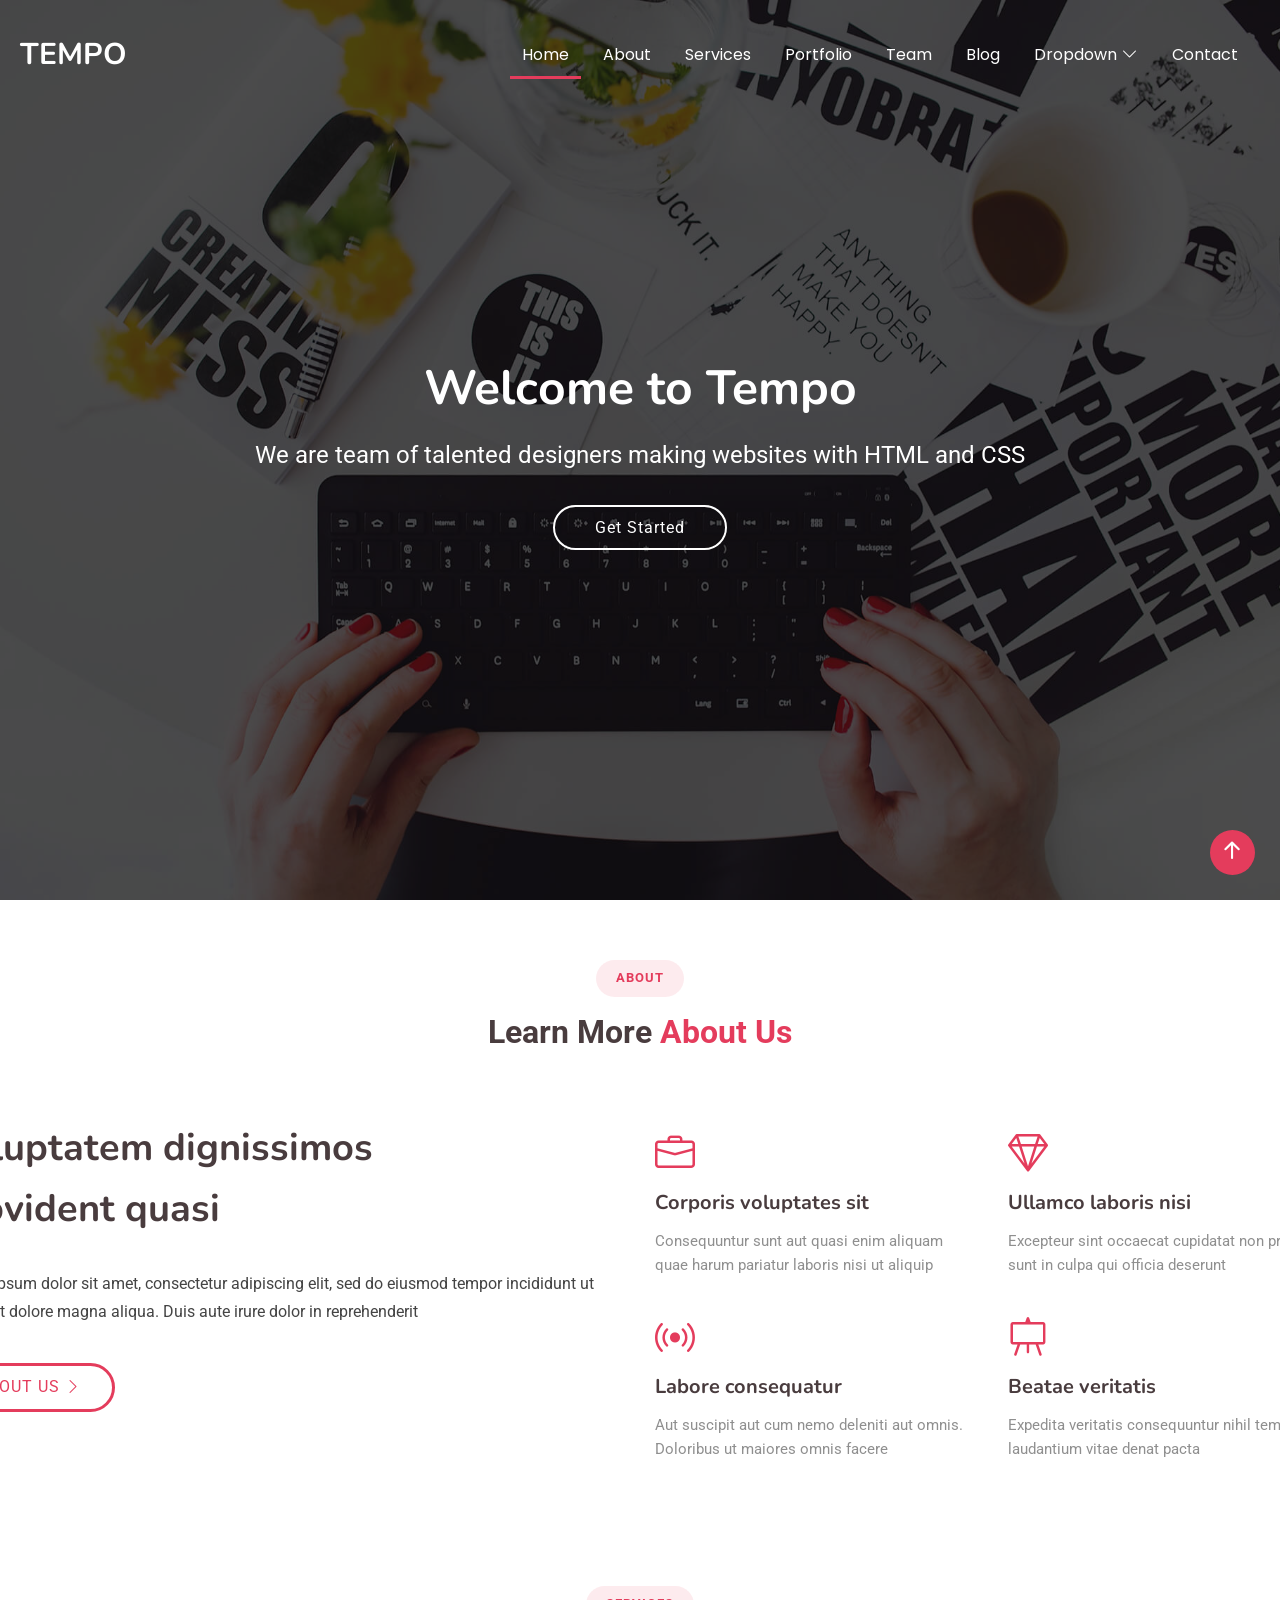
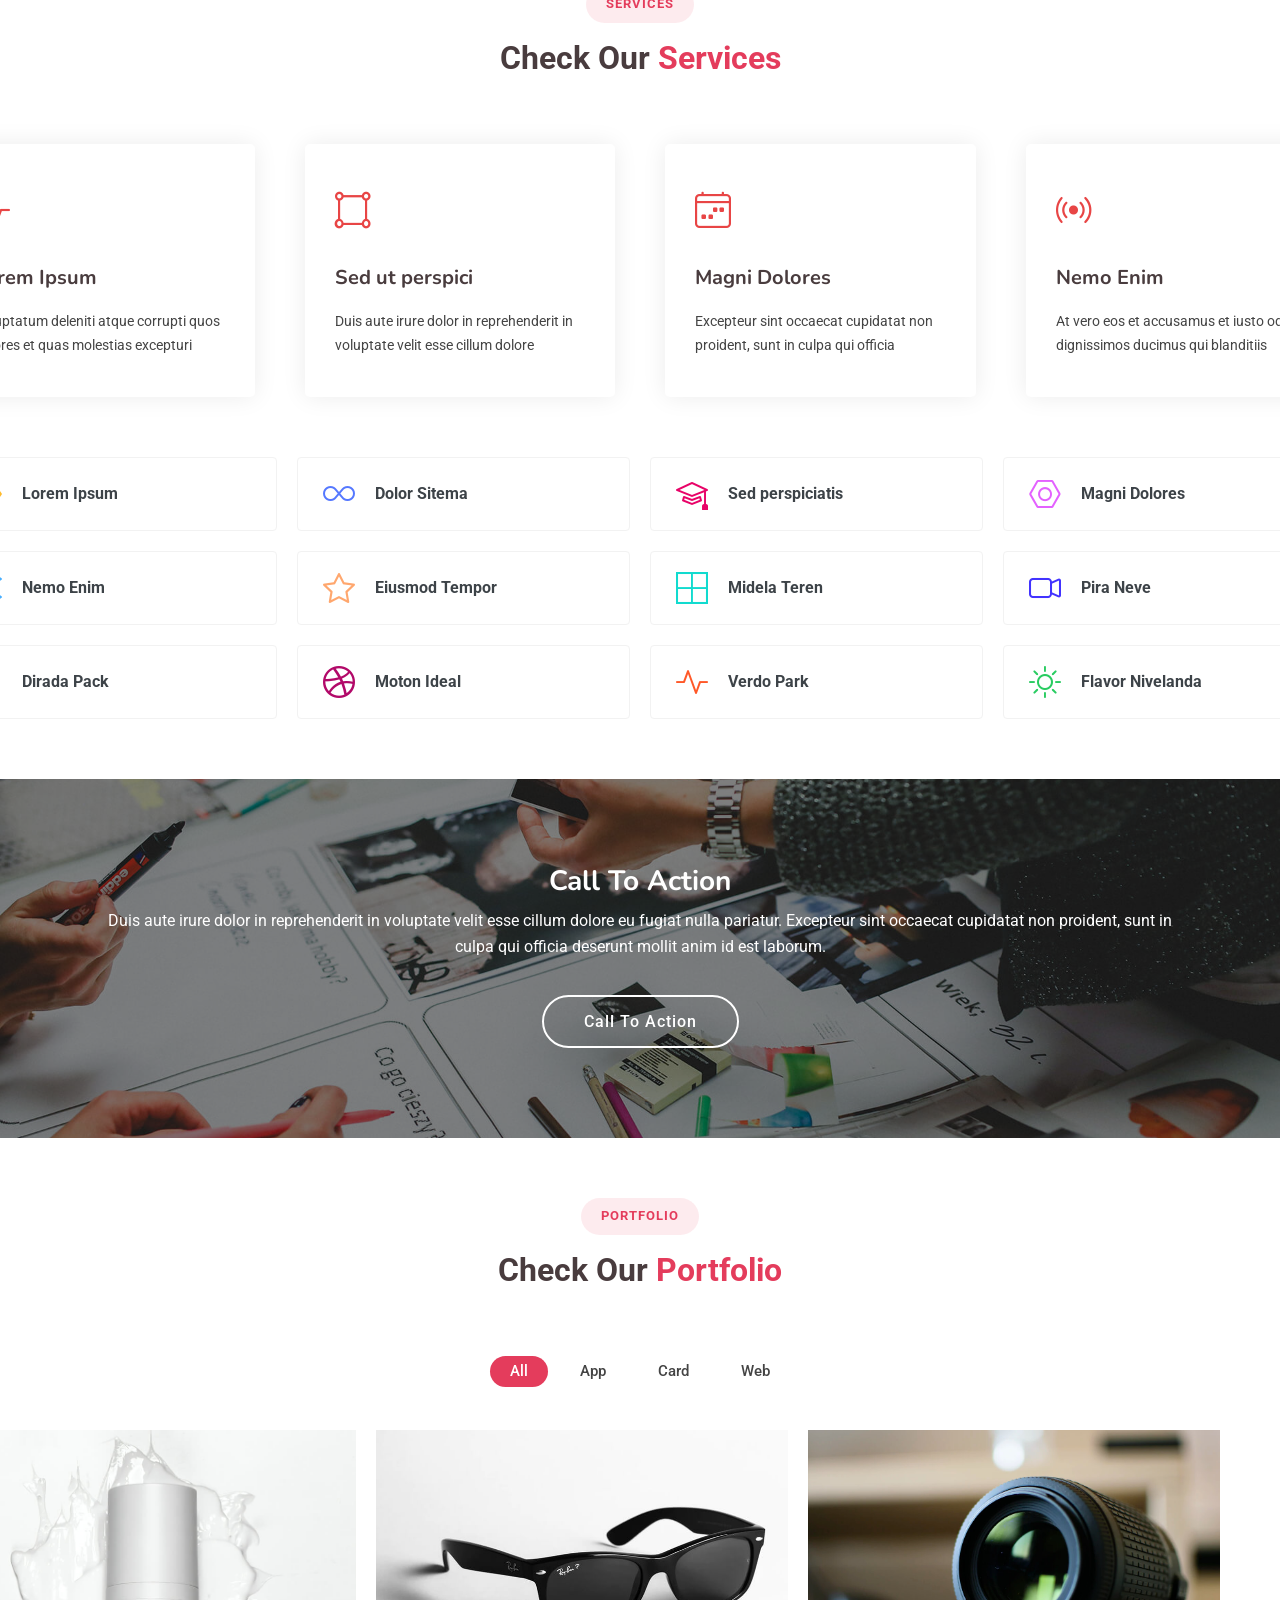
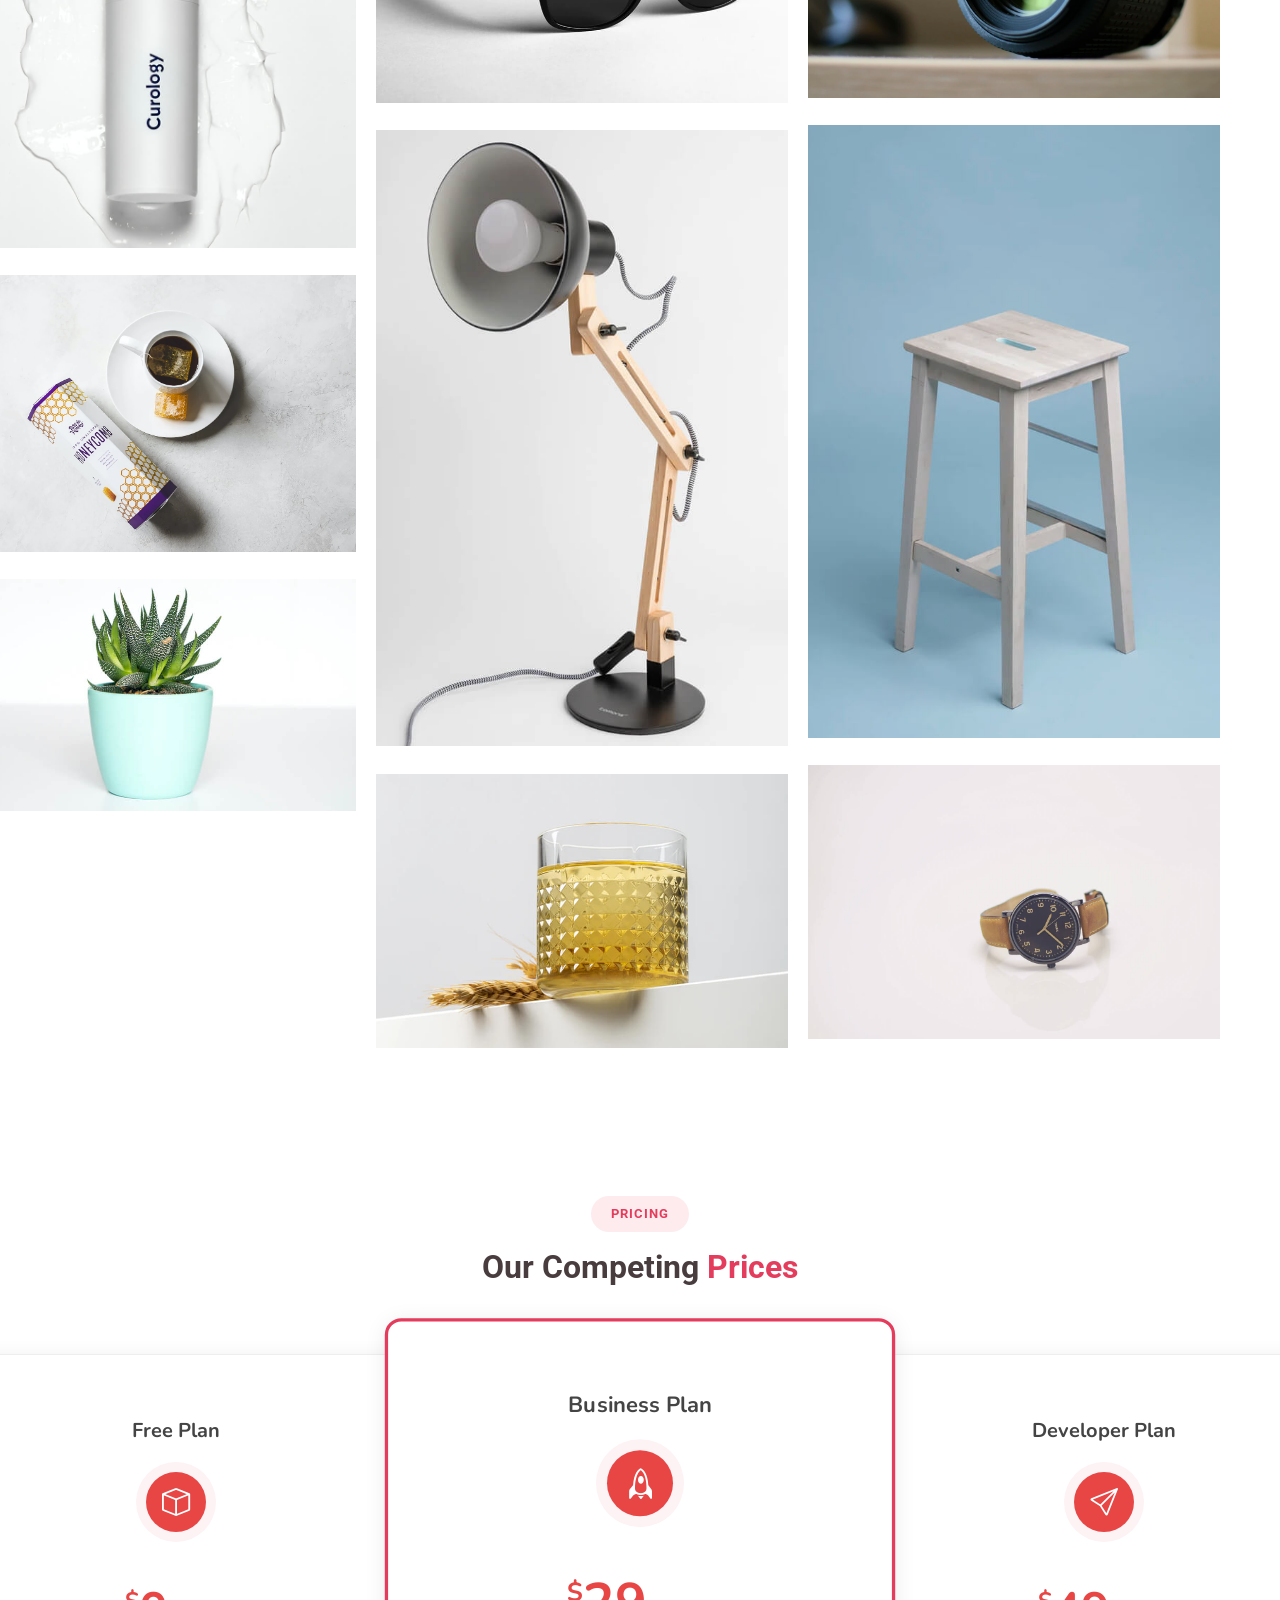
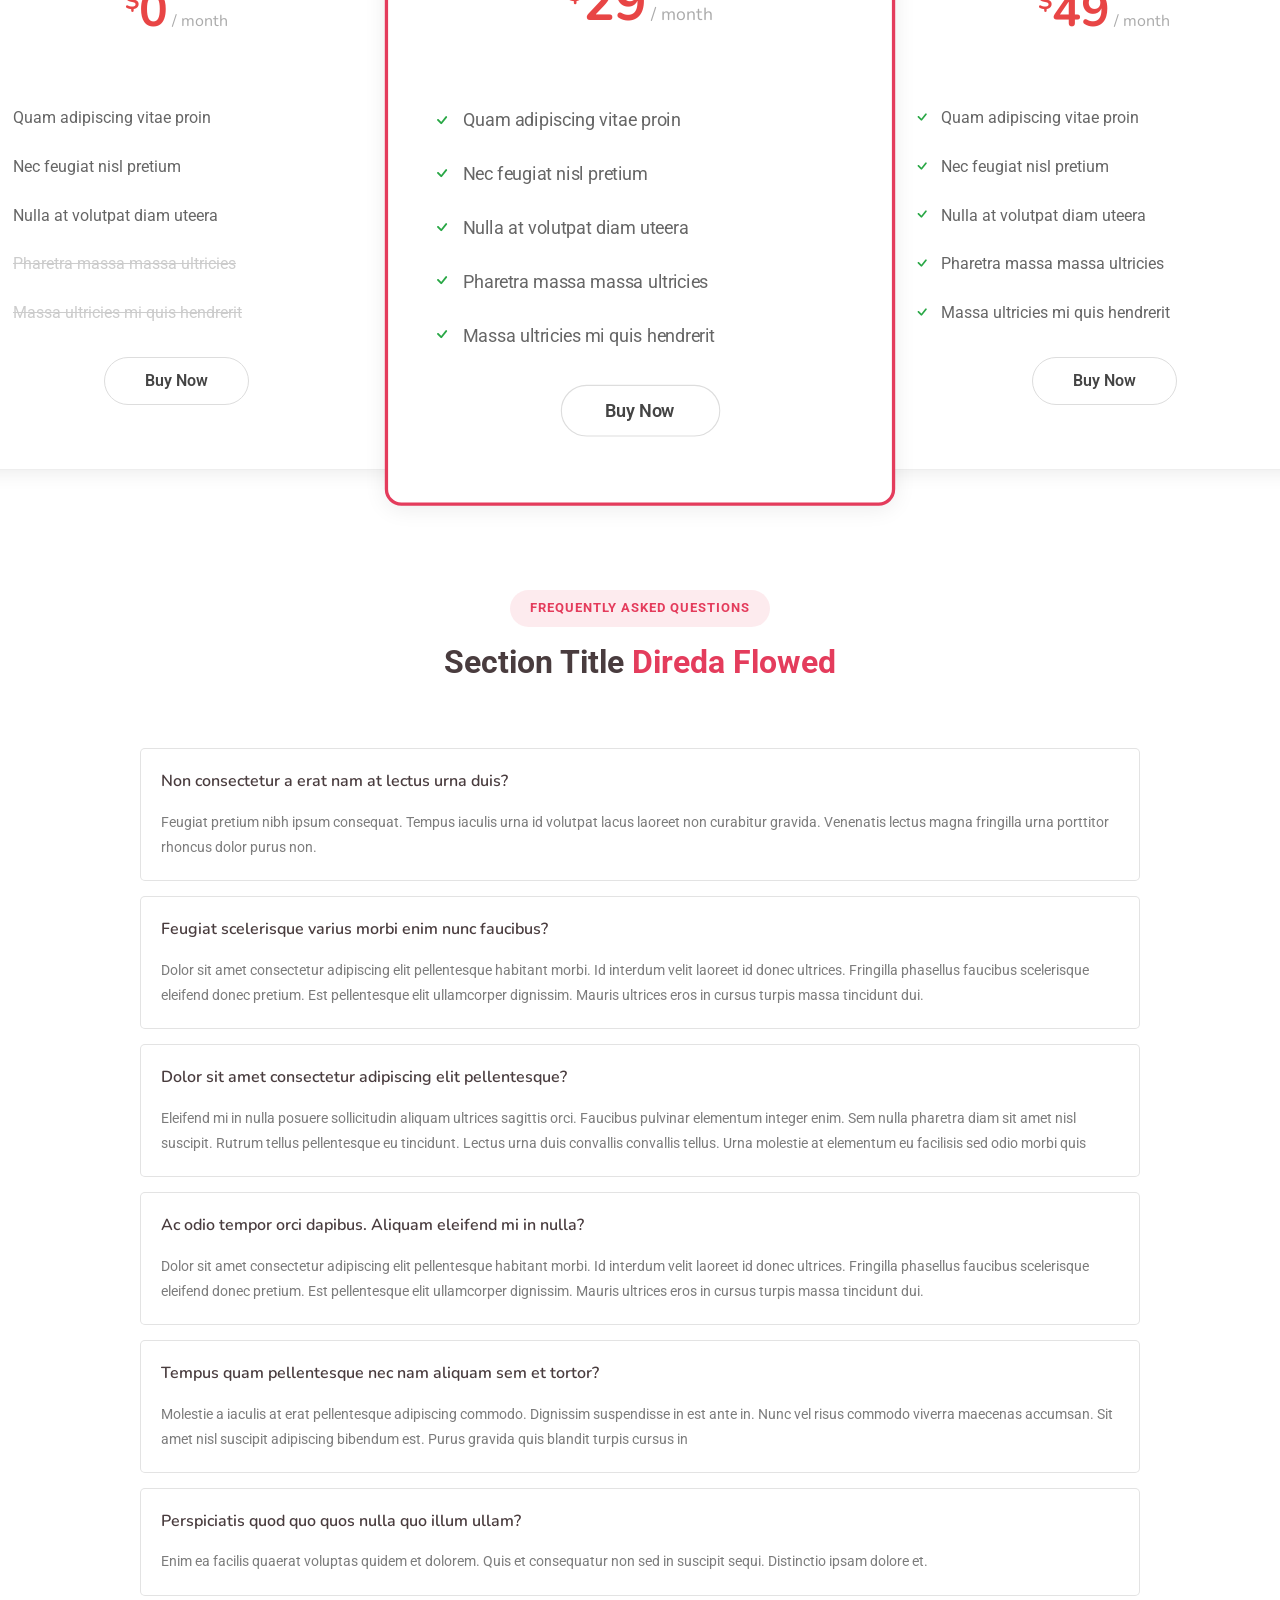
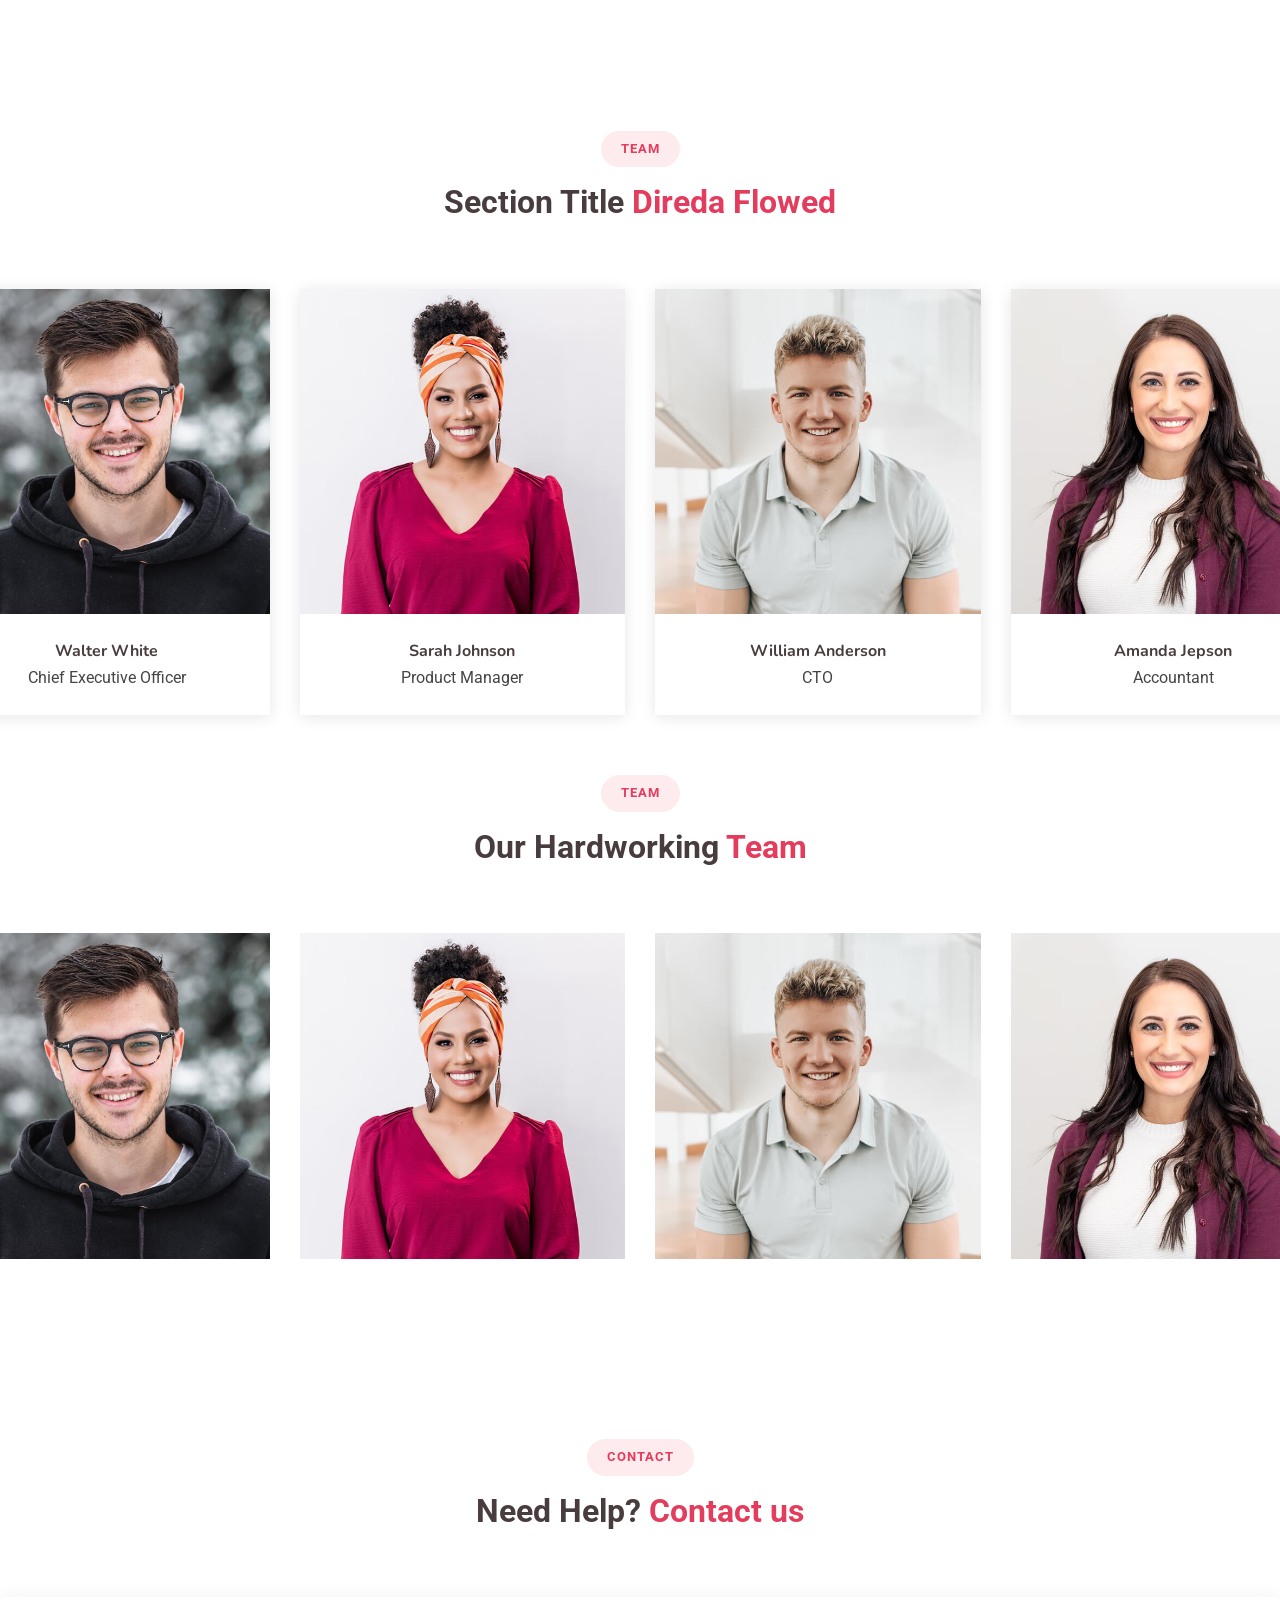
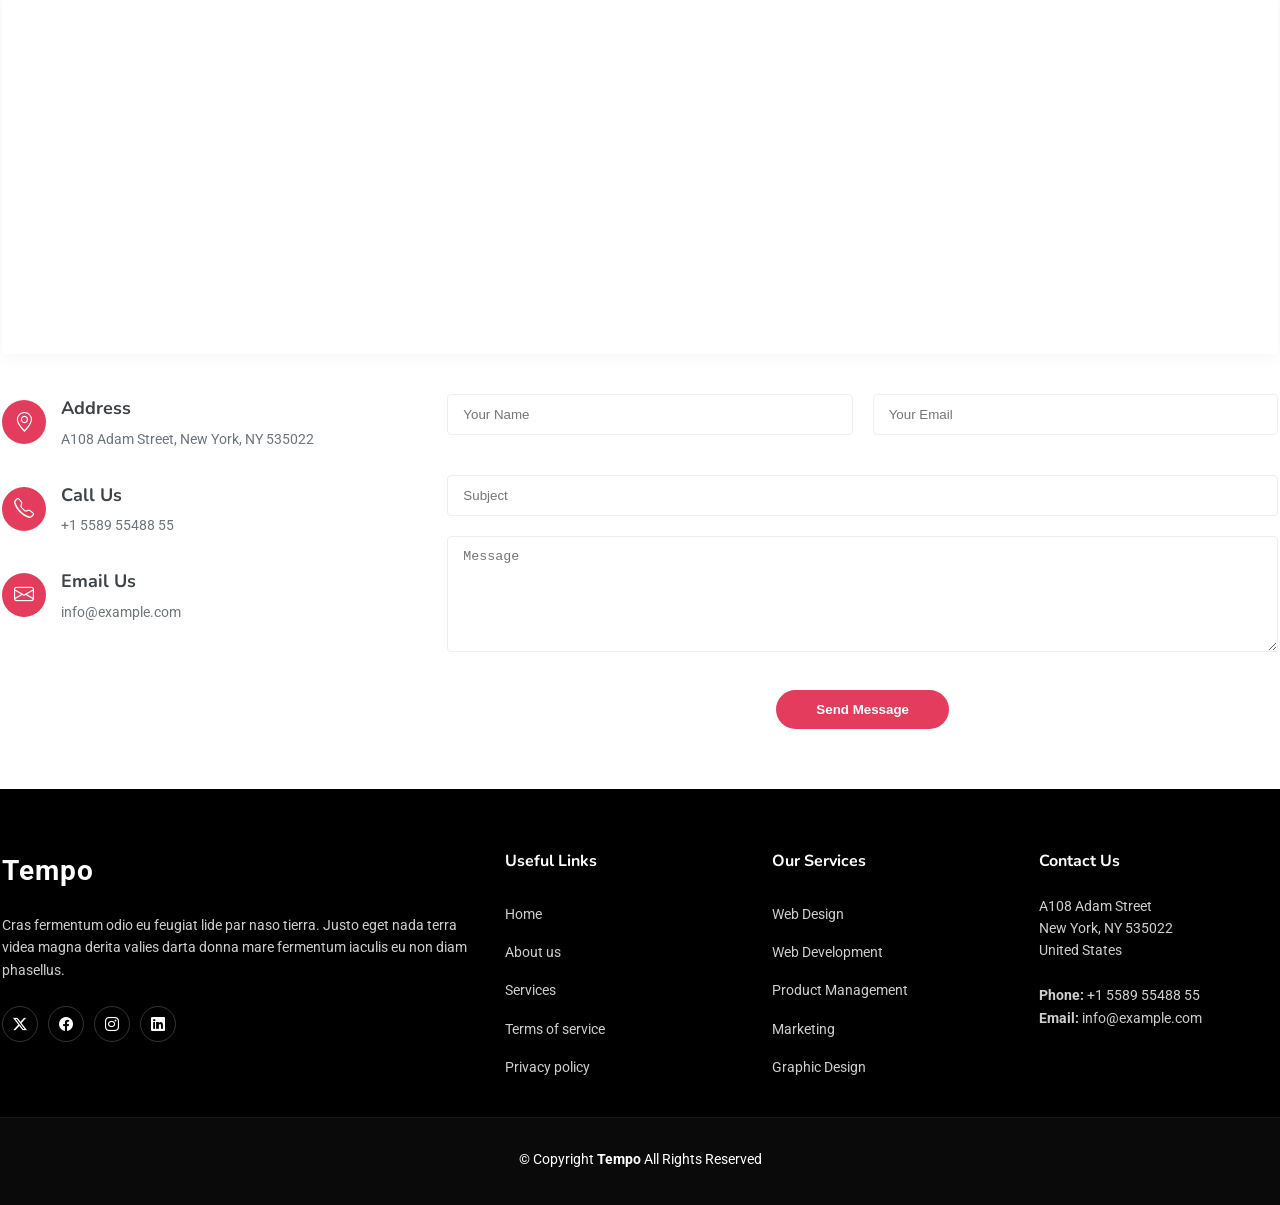
==== sessions/session 5/Task 3/index.html @ ea413d98 "task-3" ====
<!DOCTYPE html>
<html lang="en">

<head>
  <meta charset="utf-8">
  <meta content="width=device-width, initial-scale=1.0" name="viewport">
  <title>Tempo - Professional Services</title>
  <meta name="description" content="Tempo is a professional services website built with pure HTML and CSS">
  <meta name="keywords" content="">

  <link href="images/favicon.png" rel="icon">
  <link href="images/apple-touch-icon.png" rel="apple-touch-icon">
  <link rel="stylesheet" href="https://cdn.jsdelivr.net/npm/bootstrap-icons@1.11.3/font/bootstrap-icons.min.css">
  <link href="https://fonts.googleapis.com" rel="preconnect">
  <link href="https://fonts.gstatic.com" rel="preconnect" crossorigin="">
  <link
    href="https://fonts.googleapis.com/css2?family=Roboto:ital,wght@0,100;0,300;0,400;0,500;0,700;0,900;1,100;1,300;1,400;1,500;1,700;1,900&family=Poppins:ital,wght@0,100;0,200;0,300;0,400;0,500;0,600;0,700;0,800;0,900;1,100;1,200;1,300;1,400;1,500;1,600;1,700;1,800;1,900&family=Nunito:ital,wght@0,200;0,300;0,400;0,500;0,600;0,700;0,800;0,900;1,200;1,300;1,400;1,500;1,600;1,700;1,800;1,900&display=swap"
    rel="stylesheet">

  <link rel="stylesheet" href="https://cdn.jsdelivr.net/npm/bootstrap-icons@1.11.3/font/bootstrap-icons.min.css">

  <link href="css/styles.css" rel="stylesheet">
</head>

<body>

  <a href="#" id="scroll-top" class="scroll-top d-flex align-items-center justify-content-center active">
    <i class="bi bi-arrow-up-short"></i>
  </a>

  <!-- Header & nav Section -->
  <header id="header" class="header">
    <div class="header-container">
      <a href="index.html" class="logo">
        <h1>Tempo</h1>
      </a>

      <nav class="navmenu">
        <ul>
          <li><a href="#hero" class="active">Home</a></li>
          <li><a href="#about">About</a></li>
          <li><a href="#services">Services</a></li>
          <li><a href="#portfolio">Portfolio</a></li>
          <li><a href="#team">Team</a></li>
          <li><a href="#">Blog</a></li>
          <li class="dropdown-parent">
            <a href="#">Dropdown <i class="bi bi-chevron-down" style="padding-left: 5px;"></i></a>
            <ul class="dropdown-menu">
              <li><a href="#">Dropdown 1</a></li>
              <li class="dropdown-parent">
                <a href="#">Deep Dropdown <i class="bi bi-chevron-down"></i></a>
                <ul class="dropdown-menu">
                  <li><a href="#">Deep Dropdown 1</a></li>
                  <li><a href="#">Deep Dropdown 2</a></li>
                  <li><a href="#">Deep Dropdown 3</a></li>
                  <li><a href="#">Deep Dropdown 4</a></li>
                  <li><a href="#">Deep Dropdown 5</a></li>
                </ul>
              </li>
              <li><a href="#">Dropdown 2</a></li>
              <li><a href="#">Dropdown 3</a></li>
              <li><a href="#">Dropdown 4</a></li>
            </ul>
          </li>
          <li><a href="#contact">Contact</a></li>
        </ul>
      </nav>
    </div>
  </header>

  <main class="main">

    <!-- Hero Section -->
    <section id="hero" class="hero dark-background">
      <img src="images/hero-bg.jpg" alt="Hero Background">
      <div class="hero-overlay"></div>
      <div class="container">
        <div class="hero-content">
          <h2>Welcome to Tempo</h2>
          <p>We are team of talented designers making websites with HTML and CSS</p>
          <a href="#about" class="btn btn-primary">Get Started</a>
        </div>
      </div>
    </section>

    <!-- About Section -->
    <section id="about" class="about section">
      <div class="container">
        <div class="section-title">
          <h2>About</h2>
          <p><span>Learn More</span> <span class="accent">About Us</span></p>
        </div>

        <div class="about-content">
          <div class="about-text">
            <h3>Voluptatem dignissimos <br> provident quasi</h3>
            <p>
              Lorem ipsum dolor sit amet, consectetur adipiscing elit, sed do eiusmod tempor incididunt ut labore et
              dolore magna aliqua. Duis aute irure dolor in reprehenderit
            </p>
            <a href="#" class="btn btn-outline">ABOUT US <i class="bi bi-chevron-right"
                style="padding-left: 5px;"></i></a>
          </div>

          <div class="about-boxes">
            <div class="icon-box">
              <i class="bi bi-briefcase icon"></i>
              <h4>Corporis voluptates sit</h4>
              <p>Consequuntur sunt aut quasi enim aliquam quae harum pariatur laboris nisi ut aliquip</p>
            </div>

            <div class="icon-box">
              <i class="bi bi-gem icon"></i>
              <h4>Ullamco laboris nisi</h4>
              <p>Excepteur sint occaecat cupidatat non proident, sunt in culpa qui officia deserunt</p>
            </div>

            <div class="icon-box">
              <i class="bi bi-broadcast icon"></i>
              <h4>Labore consequatur</h4>
              <p>Aut suscipit aut cum nemo deleniti aut omnis. Doloribus ut maiores omnis facere</p>
            </div>

            <div class="icon-box">
              <i class="bi bi-easel icon"></i>
              <h4>Beatae veritatis</h4>
              <p>Expedita veritatis consequuntur nihil tempore laudantium vitae denat pacta</p>
            </div>
          </div>
        </div>
      </div>
    </section>


    <!-- Services Section -->
    <section id="services" class="services section">
      <div class="container">
        <div class="section-title">
          <h2>SERVICES</h2>
          <p><span>Check Our</span> <span class="accent">Services</span></p>
        </div>

        <div class="services-grid">
          <div class="service-item">
            <div class="service-icon"><i class="bi bi-activity"></i></div>
            <h4>Lorem Ipsum</h4>
            <p>Voluptatum deleniti atque corrupti quos dolores et quas molestias excepturi</p>
          </div>

          <div class="service-item">
            <div class="service-icon"><i class="bi bi-bounding-box-circles"></i></div>
            <h4>Sed ut perspici</h4>
            <p>Duis aute irure dolor in reprehenderit in voluptate velit esse cillum dolore</p>
          </div>

          <div class="service-item">
            <div class="service-icon"><i class="bi bi-calendar4-week"></i></div>
            <h4>Magni Dolores</h4>
            <p>Excepteur sint occaecat cupidatat non proident, sunt in culpa qui officia</p>
          </div>

          <div class="service-item">
            <div class="service-icon"><i class="bi bi-broadcast"></i></div>
            <h4>Nemo Enim</h4>
            <p>At vero eos et accusamus et iusto odio dignissimos ducimus qui blanditiis</p>
          </div>
        </div>

        <div class="services-list-grid" style="margin-top: 60px;">
          <div class="list-item"><i class="bi bi-eye" style="color: #ffbb2c;"></i> <span>Lorem Ipsum</span></div>
          <div class="list-item"><i class="bi bi-infinity" style="color: #5578ff;"></i> <span>Dolor Sitema</span></div>
          <div class="list-item"><i class="bi bi-mortarboard" style="color: #e80368;"></i> <span>Sed perspiciatis</span>
          </div>
          <div class="list-item"><i class="bi bi-nut" style="color: #e361ff;"></i> <span>Magni Dolores</span></div>
          <div class="list-item"><i class="bi bi-shuffle" style="color: #47aeff;"></i> <span>Nemo Enim</span></div>
          <div class="list-item"><i class="bi bi-star" style="color: #ffa76e;"></i> <span>Eiusmod Tempor</span></div>
          <div class="list-item"><i class="bi bi-border-all" style="color: #11dbcf;"></i> <span>Midela Teren</span>
          </div>
          <div class="list-item"><i class="bi bi-camera-video" style="color: #4233ff;"></i> <span>Pira Neve</span></div>
          <div class="list-item"><i class="bi bi-command" style="color: #b2904f;"></i> <span>Dirada Pack</span></div>
          <div class="list-item"><i class="bi bi-dribbble" style="color: #b20969;"></i> <span>Moton Ideal</span></div>
          <div class="list-item"><i class="bi bi-activity" style="color: #ff5828;"></i> <span>Verdo Park</span></div>
          <div class="list-item"><i class="bi bi-brightness-high" style="color: #29cc61;"></i> <span>Flavor
              Nivelanda</span></div>
        </div>
      </div>
    </section>


    <!-- Call To Action Section -->
    <section id="call-to-action" class="call-to-action dark-background">
      <img src="images/cta-bg.jpg" alt="Call to Action Background">
      <div class="cta-overlay"></div>
      <div class="container">
        <div class="cta-content">
          <h3>Call To Action</h3>
          <p>Duis aute irure dolor in reprehenderit in voluptate velit esse cillum dolore eu fugiat nulla pariatur.
            Excepteur sint occaecat cupidatat non proident, sunt in culpa qui officia deserunt mollit anim id est
            laborum.</p>
          <a href="#" class="btn btn-cta">Call To Action</a>
        </div>
      </div>
    </section>

    <!-- Portfolio Section -->
    <section id="portfolio" class="portfolio section">
      <div class="container">
        <div class="section-title">
          <h2>Portfolio</h2>
          <p><span>Check Our</span> <span class="accent">Portfolio</span></p>
        </div>

        <ul class="portfolio-filters">
          <li class="filter-active">All</li>
          <li>App</li>
          <li>Card</li>
          <li>Web</li>
        </ul>

        <div class="portfolio-grid">
          <div class="portfolio-item">
            <img src="images/masonry-portfolio-1.jpg" alt="App 1">
            <div class="portfolio-info">
              <h4>App 1</h4>
              <p>Lorem ipsum, dolor sit</p>
            </div>
          </div>

          <div class="portfolio-item">
            <img src="images/masonry-portfolio-2.jpg" alt="Product 1">
            <div class="portfolio-info">
              <h4>Product 1</h4>
              <p>Lorem ipsum, dolor sit</p>
            </div>
          </div>

          <div class="portfolio-item">
            <img src="images/masonry-portfolio-3.jpg" alt="Branding 1">
            <div class="portfolio-info">
              <h4>Branding 1</h4>
              <p>Lorem ipsum, dolor sit</p>
            </div>
          </div>

          <div class="portfolio-item">
            <img src="images/masonry-portfolio-4.jpg" alt="App 2">
            <div class="portfolio-info">
              <h4>App 2</h4>
              <p>Lorem ipsum, dolor sit</p>
            </div>
          </div>

          <div class="portfolio-item">
            <img src="images/masonry-portfolio-5.jpg" alt="Product 2">
            <div class="portfolio-info">
              <h4>Product 2</h4>
              <p>Lorem ipsum, dolor sit</p>
            </div>
          </div>

          <div class="portfolio-item">
            <img src="images/masonry-portfolio-8.jpg" alt="Branding 2">
            <div class="portfolio-info">
              <h4>Branding 2</h4>
              <p>Lorem ipsum, dolor sit</p>
            </div>
          </div>

          <div class="portfolio-item">
            <img src="images/masonry-portfolio-7.jpg" alt="App 3">
            <div class="portfolio-info">
              <h4>App 3</h4>
              <p>Lorem ipsum, dolor sit</p>
            </div>
          </div>

          <div class="portfolio-item">
            <img src="images/masonry-portfolio-6.jpg" alt="Product 3">
            <div class="portfolio-info">
              <h4>Product 3</h4>
              <p>Lorem ipsum, dolor sit</p>
            </div>
          </div>

          <div class="portfolio-item">
            <img src="images/masonry-portfolio-9.jpg" alt="Branding 3">
            <div class="portfolio-info">
              <h4>Branding 3</h4>
              <p>Lorem ipsum, dolor sit</p>
            </div>
          </div>
        </div>
      </div>
    </section>

    <!-- Pricing Section -->
    <section id="pricing" class="pricing section">
      <div class="container">
        <div class="section-title">
          <h2>Pricing</h2>
          <p><span>Our Competing</span> <span class="accent">Prices</span></p>
        </div>

        <div class="pricing-grid">
          <div class="pricing-item">
            <h3>Free Plan</h3>
            <div class="icon-wrapper">
              <i class="bi bi-box"></i>
            </div>
            <h4><sup>$</sup>0<span> / month</span></h4>
            <ul>
              <li><i class="bi bi-check"></i> Quam adipiscing vitae proin</li>
              <li><i class="bi bi-check"></i> Nec feugiat nisl pretium</li>
              <li><i class="bi bi-check"></i> Nulla at volutpat diam uteera</li>
              <li class="disabled"><i class="bi bi-x"></i> Pharetra massa massa ultricies</li>
              <li class="disabled"><i class="bi bi-x"></i> Massa ultricies mi quis hendrerit</li>
            </ul>
            <div class="text-center"><a href="#" class="btn-buy">Buy Now</a></div>
          </div>

          <div class="pricing-item featured">
            <h3>Business Plan</h3>
            <div class="icon-wrapper">
              <i class="bi bi-rocket"></i>
            </div>
            <h4><sup>$</sup>29<span> / month</span></h4>
            <ul>
              <li><i class="bi bi-check"></i> Quam adipiscing vitae proin</li>
              <li><i class="bi bi-check"></i> Nec feugiat nisl pretium</li>
              <li><i class="bi bi-check"></i> Nulla at volutpat diam uteera</li>
              <li><i class="bi bi-check"></i> Pharetra massa massa ultricies</li>
              <li><i class="bi bi-check"></i> Massa ultricies mi quis hendrerit</li>
            </ul>
            <div class="text-center"><a href="#" class="btn-buy">Buy Now</a></div>
          </div>

          <div class="pricing-item">
            <h3>Developer Plan</h3>
            <div class="icon-wrapper">
              <i class="bi bi-send"></i>
            </div>
            <h4><sup>$</sup>49<span> / month</span></h4>
            <ul>
              <li><i class="bi bi-check"></i> Quam adipiscing vitae proin</li>
              <li><i class="bi bi-check"></i> Nec feugiat nisl pretium</li>
              <li><i class="bi bi-check"></i> Nulla at volutpat diam uteera</li>
              <li><i class="bi bi-check"></i> Pharetra massa massa ultricies</li>
              <li><i class="bi bi-check"></i> Massa ultricies mi quis hendrerit</li>
            </ul>
            <div class="text-center"><a href="#" class="btn-buy">Buy Now</a></div>
          </div>
        </div>
      </div>
    </section>

    <!-- FAQ Section -->
    <section id="faq" class="faq section">
      <div class="container">
        <div class="section-title">
          <h2>Frequently Asked Questions</h2>
          <p><span>Section Title</span> <span class="accent">Direda Flowed</span></p>
        </div>

        <div class="faq-content">
          <div class="faq-item">
            <h3>Non consectetur a erat nam at lectus urna duis?</h3>
            <p>Feugiat pretium nibh ipsum consequat. Tempus iaculis urna id volutpat lacus laoreet non curabitur
              gravida. Venenatis lectus magna fringilla urna porttitor rhoncus dolor purus non.</p>
          </div>

          <div class="faq-item">
            <h3>Feugiat scelerisque varius morbi enim nunc faucibus?</h3>
            <p>Dolor sit amet consectetur adipiscing elit pellentesque habitant morbi. Id interdum velit laoreet id
              donec ultrices. Fringilla phasellus faucibus scelerisque eleifend donec pretium. Est pellentesque elit
              ullamcorper dignissim. Mauris ultrices eros in cursus turpis massa tincidunt dui.</p>
          </div>

          <div class="faq-item">
            <h3>Dolor sit amet consectetur adipiscing elit pellentesque?</h3>
            <p>Eleifend mi in nulla posuere sollicitudin aliquam ultrices sagittis orci. Faucibus pulvinar elementum
              integer enim. Sem nulla pharetra diam sit amet nisl suscipit. Rutrum tellus pellentesque eu tincidunt.
              Lectus urna duis convallis convallis tellus. Urna molestie at elementum eu facilisis sed odio morbi quis
            </p>
          </div>

          <div class="faq-item">
            <h3>Ac odio tempor orci dapibus. Aliquam eleifend mi in nulla?</h3>
            <p>Dolor sit amet consectetur adipiscing elit pellentesque habitant morbi. Id interdum velit laoreet id
              donec ultrices. Fringilla phasellus faucibus scelerisque eleifend donec pretium. Est pellentesque elit
              ullamcorper dignissim. Mauris ultrices eros in cursus turpis massa tincidunt dui.</p>
          </div>

          <div class="faq-item">
            <h3>Tempus quam pellentesque nec nam aliquam sem et tortor?</h3>
            <p>Molestie a iaculis at erat pellentesque adipiscing commodo. Dignissim suspendisse in est ante in. Nunc
              vel risus commodo viverra maecenas accumsan. Sit amet nisl suscipit adipiscing bibendum est. Purus gravida
              quis blandit turpis cursus in</p>
          </div>

          <div class="faq-item">
            <h3>Perspiciatis quod quo quos nulla quo illum ullam?</h3>
            <p>Enim ea facilis quaerat voluptas quidem et dolorem. Quis et consequatur non sed in suscipit sequi.
              Distinctio ipsam dolore et.</p>
          </div>
        </div>
      </div>
    </section>

    <!-- Team Section -->
    <section id="team" class="team section">
      <div class="container">
        <div class="section-title">
          <h2>Team</h2>
          <p><span>Section Title</span> <span class="accent">Direda Flowed</span></p>
        </div>

        <div class="team-grid style-1">
          <div class="team-member">
            <div class="member-img">
              <img src="images/team-1.jpg" alt="Walter White">
              <div class="social-overlay">
                <a href="#"><i class="bi bi-twitter-x"></i></a>
                <a href="#"><i class="bi bi-facebook"></i></a>
                <a href="#"><i class="bi bi-instagram"></i></a>
                <a href="#"><i class="bi bi-linkedin"></i></a>
              </div>
            </div>
            <div class="member-info">
              <h4>Walter White</h4>
              <span>Chief Executive Officer</span>
            </div>
          </div>

          <div class="team-member">
            <div class="member-img">
              <img src="images/team-2.jpg" alt="Sarah Johnson">
              <div class="social-overlay">
                <a href="#"><i class="bi bi-twitter-x"></i></a>
                <a href="#"><i class="bi bi-facebook"></i></a>
                <a href="#"><i class="bi bi-instagram"></i></a>
                <a href="#"><i class="bi bi-linkedin"></i></a>
              </div>
            </div>
            <div class="member-info">
              <h4>Sarah Johnson</h4>
              <span>Product Manager</span>
            </div>
          </div>

          <div class="team-member">
            <div class="member-img">
              <img src="images/team-3.jpg" alt="William Anderson">
              <div class="social-overlay">
                <a href="#"><i class="bi bi-twitter-x"></i></a>
                <a href="#"><i class="bi bi-facebook"></i></a>
                <a href="#"><i class="bi bi-instagram"></i></a>
                <a href="#"><i class="bi bi-linkedin"></i></a>
              </div>
            </div>
            <div class="member-info">
              <h4>William Anderson</h4>
              <span>CTO</span>
            </div>
          </div>

          <div class="team-member">
            <div class="member-img">
              <img src="images/team-4.jpg" alt="Amanda Jepson">
              <div class="social-overlay">
                <a href="#"><i class="bi bi-twitter-x"></i></a>
                <a href="#"><i class="bi bi-facebook"></i></a>
                <a href="#"><i class="bi bi-instagram"></i></a>
                <a href="#"><i class="bi bi-linkedin"></i></a>
              </div>
            </div>
            <div class="member-info">
              <h4>Amanda Jepson</h4>
              <span>Accountant</span>
            </div>
          </div>
        </div>

        <div class="section-title">
          <h2>Team</h2>
          <p><span>Our Hardworking</span> <span class="accent">Team</span></p>
        </div>

        <div class="team-grid style-2">
          <div class="team-member">
            <div class="member-img">
              <img src="images/team-1.jpg" alt="Walter White">
              <div class="full-overlay">
                <div class="overlay-content">
                  <h4>Walter White</h4>
                  <span>Chief Executive Officer</span>
                  <div class="social-links">
                    <a href="#"><i class="bi bi-twitter-x"></i></a>
                    <a href="#"><i class="bi bi-facebook"></i></a>
                    <a href="#"><i class="bi bi-instagram"></i></a>
                    <a href="#"><i class="bi bi-linkedin"></i></a>
                  </div>
                </div>
              </div>
            </div>
          </div>

          <div class="team-member">
            <div class="member-img">
              <img src="images/team-2.jpg" alt="Sarah Johnson">
              <div class="full-overlay">
                <div class="overlay-content">
                  <h4>Sarah Johnson</h4>
                  <span>Product Manager</span>
                  <div class="social-links">
                    <a href="#"><i class="bi bi-twitter-x"></i></a>
                    <a href="#"><i class="bi bi-facebook"></i></a>
                    <a href="#"><i class="bi bi-instagram"></i></a>
                    <a href="#"><i class="bi bi-linkedin"></i></a>
                  </div>
                </div>
              </div>
            </div>
          </div>

          <div class="team-member">
            <div class="member-img">
              <img src="images/team-3.jpg" alt="William Anderson">
              <div class="full-overlay">
                <div class="overlay-content">
                  <h4>William Anderson</h4>
                  <span>CTO</span>
                  <div class="social-links">
                    <a href="#"><i class="bi bi-twitter-x"></i></a>
                    <a href="#"><i class="bi bi-facebook"></i></a>
                    <a href="#"><i class="bi bi-instagram"></i></a>
                    <a href="#"><i class="bi bi-linkedin"></i></a>
                  </div>
                </div>
              </div>
            </div>
          </div>

          <div class="team-member">
            <div class="member-img">
              <img src="images/team-4.jpg" alt="Amanda Jepson">
              <div class="full-overlay">
                <div class="overlay-content">
                  <h4>Amanda Jepson</h4>
                  <span>Accountant</span>
                  <div class="social-links">
                    <a href="#"><i class="bi bi-twitter-x"></i></a>
                    <a href="#"><i class="bi bi-facebook"></i></a>
                    <a href="#"><i class="bi bi-instagram"></i></a>
                    <a href="#"><i class="bi bi-linkedin"></i></a>
                  </div>
                </div>
              </div>
            </div>
          </div>
        </div>

      </div>
    </section>

    <!-- Contact Section -->
    <section id="contact" class="contact section">
      <div class="container">
        <div class="section-title">
          <h2>Contact</h2>
          <p><span>Need Help?</span> <span class="accent">Contact us</span></p>
        </div>

        <div class="contact-content">
          <div class="contact-map">
            <iframe style="border:0; width: 100%; height: 350px;"
              src="https://www.google.com/maps/embed?pb=!1m18!1m12!1m3!1d3024.2219901290355!2d-74.00369368400567!3d40.71312937933185!2m3!1f0!2f0!3f0!3m2!1i1024!2i768!4f13.1!3m3!1m2!1s0x89c25a47df06b185%3A0xc88184715dccd7ec!2sNewark%2C%20NJ!5e0!3m2!1sen!2sus!4v1648710323334!5m2!1sen!2sus"
              allowfullscreen="" loading="lazy"></iframe>
          </div>

          <div class="contact-info-form">
            <div class="contact-info">
              <div class="info-item">
                <div class="info-icon"><i class="bi bi-geo-alt"></i></div>
                <div class="info-text">
                  <h3>Address</h3>
                  <p>A108 Adam Street, New York, NY 535022</p>
                </div>
              </div>

              <div class="info-item">
                <div class="info-icon"><i class="bi bi-telephone"></i></div>
                <div class="info-text">
                  <h3>Call Us</h3>
                  <p>+1 5589 55488 55</p>
                </div>
              </div>

              <div class="info-item">
                <div class="info-icon"><i class="bi bi-envelope"></i></div>
                <div class="info-text">
                  <h3>Email Us</h3>
                  <p>info@example.com</p>
                </div>
              </div>
            </div>

            <form action="#" method="post" class="contact-form">
              <div class="form-row">
                <input type="text" name="name" placeholder="Your Name" required>
                <input type="email" name="email" placeholder="Your Email" required>
              </div>

              <input type="text" name="subject" placeholder="Subject" required>
              <textarea name="message" rows="6" placeholder="Message" required></textarea>

              <div class="form-submit">
                <button type="submit">Send Message</button>
              </div>
            </form>
          </div>
        </div>
      </div>
    </section>

  </main>

  <footer id="footer" class="footer">
    <div class="footer-top">
      <div class="container">
        <div class="footer-grid">

          <div class="footer-about">
            <a href="index.html" class="logo">Tempo</a>
            <p>Cras fermentum odio eu feugiat lide par naso tierra. Justo eget nada terra videa magna derita valies
              darta donna mare fermentum iaculis eu non diam phasellus.</p>
            <div class="social-links">
              <a href="#"><i class="bi bi-twitter-x"></i></a>
              <a href="#"><i class="bi bi-facebook"></i></a>
              <a href="#"><i class="bi bi-instagram"></i></a>
              <a href="#"><i class="bi bi-linkedin"></i></a>
            </div>
          </div>

          <div class="footer-links">
            <h4>Useful Links</h4>
            <ul>
              <li><a href="#">Home</a></li>
              <li><a href="#">About us</a></li>
              <li><a href="#">Services</a></li>
              <li><a href="#">Terms of service</a></li>
              <li><a href="#">Privacy policy</a></li>
            </ul>
          </div>

          <div class="footer-links">
            <h4>Our Services</h4>
            <ul>
              <li><a href="#">Web Design</a></li>
              <li><a href="#">Web Development</a></li>
              <li><a href="#">Product Management</a></li>
              <li><a href="#">Marketing</a></li>
              <li><a href="#">Graphic Design</a></li>
            </ul>
          </div>

          <div class="footer-contact">
            <h4>Contact Us</h4>
            <p>A108 Adam Street <br> New York, NY 535022 <br> United States</p> <br>
            <p class="mt-3"><strong>Phone:</strong> +1 5589 55488 55</p>
            <p><strong>Email:</strong> info@example.com</p>
          </div>

        </div>
      </div>
    </div>

    <div class="footer-bottom">
      <div class="container">
        <p>© Copyright <strong>Tempo</strong> All Rights Reserved</p>
      </div>
    </div>
  </footer>

</body>

</html>
---- sessions/session 5/Task 3/css/styles.css ----
:root {
    --default-font: "Roboto", system-ui, -apple-system, "Segoe UI", Roboto, "Helvetica Neue", Arial, "Noto Sans", "Liberation Sans", sans-serif, "Apple Color Emoji", "Segoe UI Emoji", "Segoe UI Symbol", "Noto Color Emoji";
    --heading-font: "Nunito", sans-serif;
    --nav-font: "Poppins", sans-serif;

    /* Global Colors */
    --background-color: #ffffff;
    --default-color: #444444;
    --heading-color: #493c3e;
    --accent-color: #e43c5c;
    --surface-color: #ffffff;
    --contrast-color: #ffffff;

    /* Nav Menu Colors */
    --nav-color: #ffffff;
    --nav-hover-color: #e43c5c;
    --nav-mobile-background-color: #ffffff;
    --nav-dropdown-background-color: #ffffff;
    --nav-dropdown-color: #444444;
    --nav-dropdown-hover-color: #e43c5c;
}

.dark-background {
    --background-color: #060606;
    --default-color: #ffffff;
    --heading-color: #ffffff;
    --surface-color: #252525;
    --contrast-color: #ffffff;
}

.light-background {
    --background-color: #f9f9f9;
    --surface-color: #ffffff;
}


:root {
    scroll-behavior: smooth;
}


/* Global Styles */
* {
    margin: 0;
    padding: 0;
    box-sizing: border-box;
}

body {
    color: var(--default-color);
    background-color: var(--background-color);
    font-family: var(--default-font);
    line-height: 1.6;
}

a {
    color: var(--accent-color);
    text-decoration: none;
    transition: 0.3s;
}

a:hover {
    color: #d1334f;
    text-decoration: none;
}

h1,
h2,
h3,
h4,
h5,
h6 {
    color: var(--heading-color);
    font-family: var(--heading-font);
    font-weight: 700;
}

img {
    max-width: 100%;
    height: auto;
}

.container {
    width: 100%;
    max-width: 1200px;
    margin: 0 auto;
    padding: 0 20px;
}

.text-center {
    text-align: center;
}


/* Header & Navigation */
.header {
    --background-color: rgba(255, 255, 255, 0);
    --default-color: #ffffff;
    --heading-color: #ffffff;
    position: absolute;
    top: 0;
    width: 100%;
    z-index: 997;
    padding: 20px 0;
    transition: all 0.5s;
    background-color: var(--background-color);
}

.header.scrolled {
    background-color: rgba(0, 0, 0, 0.8);
    box-shadow: 0px 0 18px rgba(0, 0, 0, 0.1);
}

.header-container {
    display: flex;
    justify-content: space-between;
    align-items: center;
    max-width: 1500px;
    margin: 0 auto;
    padding: 0 20px;
}

.logo h1 {
    font-size: 30px;
    margin: 0;
    font-weight: 700;
    text-transform: uppercase;
    color: var(--heading-color);
    line-height: 1;
}


/* Navigation Menu */
.navmenu {
    padding: 10px;
}

.navmenu ul {
    display: flex;
    list-style: none;
    margin: 0;
    padding: 0;
    align-items: center;
    gap: 10px;
}

.navmenu a {
    color: var(--nav-color);
    font-size: 16px;
    padding: 12px 12px;
    font-family: var(--nav-font);
    font-weight: 400;
    display: flex;
    align-items: center;
    justify-content: space-between;
    white-space: nowrap;
    transition: 0.3s;
    position: relative;
}

.navmenu a:before {
    content: "";
    position: absolute;
    height: 3px;
    bottom: 1px;
    left: 0;
    background-color: var(--nav-hover-color);
    visibility: hidden;
    width: 0px;
    transition: all 0.3s ease-in-out 0s;
}

/* Dropdown Menu */
.dropdown-parent {
    position: relative;
}

.dropdown-menu {
    position: absolute;
    top: 100%;
    left: 0;
    display: flex;
    flex-direction: column;
    background: var(--nav-dropdown-background-color);
    list-style: none;
    min-width: 200px;
    border-radius: 4px;
    box-shadow: 0px 0px 30px rgba(0, 0, 0, 0.1);
    z-index: 99;
    margin-top: 0;
    padding: 10px 0;
    opacity: 0;
    visibility: hidden;
    transition: all 0.3s ease-in-out;
}

.navmenu>ul>li:hover>a:before {
    visibility: visible;
    width: 100%;
}

.navmenu>ul>li>a.active:before {
    visibility: visible;
    width: 100%;
}

.dropdown-parent:hover>.dropdown-menu {
    opacity: 1;
    visibility: visible;
}

.dropdown-menu li {
    display: block;
}

.dropdown-menu a {
    padding: 10px 20px;
    font-size: 15px;
    color: var(--nav-dropdown-color);
}

.dropdown-menu i {
    margin-left: 20px;
}

.dropdown-menu a:hover {
    color: var(--nav-dropdown-hover-color);
}

.dropdown-menu .dropdown-menu {
    top: 0;
    left: -100%;
    margin-top: 0;
}

.dropdown-parent:hover .dropdown-menu .dropdown-menu {
    display: flex;
}

/* Mobile Navigation (disabled for simplicity - menu always shown) */
@media (max-width: 768px) {
    .header-container {
        flex-direction: column;
        gap: 15px;
        align-items: flex-start;
    }

    .navmenu ul {
        flex-wrap: wrap;
        gap: 5px;
    }

    .navmenu a {
        padding: 10px 12px;
        font-size: 14px;
    }

    .dropdown-menu {
        position: static;
        display: flex;
        box-shadow: none;
        background: rgba(0, 0, 0, 0.05);
        margin-left: 10px;
    }

    .dropdown-parent:hover>.dropdown-menu {
        display: flex;
    }
}


/* Sections */
section {
    color: var(--default-color);
    background-color: var(--background-color);
    padding: 60px 0;
    scroll-margin-top: 92px;
    overflow: hidden;
}

@media (max-width: 1199px) {
    section {
        scroll-margin-top: 76px;
    }
}

/* Hero Section */

.hero {
    width: 100%;
    min-height: 100vh;
    position: relative;
    padding: 80px 0;
    display: flex;
    align-items: center;
    justify-content: center;
    margin-top: 0;
}

.hero img {
    position: absolute;
    inset: 0;
    display: block;
    width: 100%;
    height: 100%;
    object-fit: cover;
    z-index: 1;
}

.hero-overlay {
    position: absolute;
    inset: 0;
    background: rgba(0, 0, 0, 0.7);
    z-index: 2;
}

.hero .container {
    position: relative;
    z-index: 3;
}

.hero-content {
    text-align: center;
    max-width: 800px;
    margin: 0 auto;
}

.hero h2 {
    margin: 0;
    font-size: 48px;
    font-weight: 700;
    color: white;
}

.hero p {
    margin: 10px 0 0 0;
    font-size: 24px;
    color: white;
}

@media (max-width: 768px) {
    .hero {
        margin-top: 80px;
        min-height: 60vh;
    }

    .hero h2 {
        font-size: 32px;
    }

    .hero p {
        font-size: 18px;
    }
}


/* Section Titles */
.section-title {
    text-align: center;
    padding-bottom: 60px;
}

.section-title h2 {
    font-size: 13px;
    letter-spacing: 1px;
    font-weight: 700;
    padding: 8px 20px;
    margin: 0;
    background: rgba(228, 60, 92, 0.1);
    color: var(--accent-color);
    display: inline-block;
    text-transform: uppercase;
    border-radius: 50px;
    font-family: var(--default-font);
}

.section-title p {
    color: var(--heading-color);
    margin: 10px 0 0 0;
    font-size: 32px;
    font-weight: 700;
}

.section-title .accent {
    color: var(--accent-color);
}


/* Buttons */
.scroll-top {
    display: flex;
    justify-content: center;
    align-items: center;
    position: fixed;
    right: 25px;
    bottom: 25px;
    z-index: 999;
    background-color: var(--nav-hover-color);
    width: 45px;
    height: 45px;
    border-radius: 50%;
    transition: all 0.4s;
    color: #fff;
    text-decoration: none;
}

.scroll-top i {
    font-size: 35px;
    color: var(--contrast-color);
}

.scroll-top:hover {
    background-color: #ff4466;
}

.btn {
    display: inline-block;
    padding: 8px 40px;
    border-radius: 50px;
    font-weight: 400;
    font-size: 16px;
    letter-spacing: 1px;
    transition: 0.3s;
    border: 2px solid transparent;
    cursor: pointer;
    font-family: var(--default-font);
}

.btn-primary {
    background: transparent;
    color: white;
    border-color: white;
    border: 2px solid white;
    margin-top: 30px;
}

.btn-primary:hover {
    background: var(--accent-color);
    border-color: var(--accent-color);
    color: white;
}

.btn-outline {
    color: var(--accent-color);
    border-color: var(--accent-color);
    border-width: 3px;
    background: transparent;
    padding: 8px 30px 9px 30px;
    display: inline-flex;
    align-items: center;
}

.btn-outline:hover {
    background: var(--accent-color);
    color: white;
}

.btn-secondary {
    color: var(--default-color);
    background: transparent;
    border: 1px solid rgba(68, 68, 68, 0.2);
}

.btn-secondary:hover {
    background-color: var(--accent-color);
    color: white;
    border-color: var(--accent-color);
}

.btn-cta {
    background: transparent;
    color: white;
    border: 2px solid white;
    padding: 12px 40px;
    font-weight: 500;
    font-size: 16px;
    margin: 10px;
}

.btn-cta:hover {
    background: var(--accent-color);
    border-color: var(--accent-color);
    color: white;
}


/*  About Section */
.about-content {
    display: grid;
    grid-template-columns: 1fr 1fr;
    row-gap: 10px;
    column-gap: 20px;
    align-items: start;
    width: 120%;
    margin-left: -10%;
}

.about-text h3 {
    font-weight: 700;
    font-size: 38px;
    margin-bottom: 30px;
}

.about-text p {
    margin-bottom: 36px;
    line-height: 1.8;
}

.about-boxes i {
    color: var(--accent-color);
}

.about-boxes {
    display: grid;
    grid-template-columns: 1fr 1fr;
    gap: 20px;
}

.icon-box {
    padding: 5px;
}

.icon-box .icon {
    font-size: 40px;
    display: block;
}

.icon-box h4 {
    font-size: 20px;
    margin-bottom: 10px;
}

.icon-box p {
    font-size: 15px;
    color: rgba(68, 68, 68, 0.6);
    margin: 0;
}

.icon-box:hover h4 {
    color: var(--accent-color);
}

@media (max-width: 768px) {
    .about-content {
        grid-template-columns: 1fr;
        gap: 30px;
    }

    .about-boxes {
        grid-template-columns: 1fr;
    }

    .about-text h3 {
        font-size: 26px;
    }
}


/* Services Section */
.services-grid {
    display: grid;
    grid-template-columns: repeat(auto-fit, minmax(150px, 1fr));
    gap: 50px;
    width: 120%;
    margin-left: -10%;
}

.service-item {
    background-color: #fff;
    padding: 40px 30px;
    width: 100%;
    border-radius: 5px;
    text-align: left;
    transition: all 0.3s ease-in-out;
    box-shadow: 0px 0 25px 0 rgba(0, 0, 0, 0.08);
    position: relative;
    overflow: hidden;
    z-index: 1;
}


.service-item::before {
    content: "";
    position: absolute;
    background: var(--accent-color);
    left: 0;
    right: 0;
    bottom: 0;
    top: 100%;
    transition: all 0.4s;
    z-index: -1;
}

.service-item:hover::before {
    top: 0;
}

.service-item:hover h4,
.service-item:hover p,
.service-item:hover .service-icon i {
    color: #fff !important;
}

.service-icon i {
    font-size: 36px;
    color: #e84545;
    margin-bottom: 20px;
    display: inline-block;
    transition: 0.3s;
}

.service-item h4 {
    font-weight: 700;
    margin-bottom: 15px;
    font-size: 20px;
    transition: 0.3s;
}

.service-item p {
    font-size: 14px;
    line-height: 24px;
    margin: 0;
    color: #444;
    transition: 0.3s;
}

.services-list-grid {
    display: grid;
    grid-template-columns: repeat(4, 1fr);
    gap: 20px;
    margin-top: 60px;
    width: 120%;
    margin-left: -10%;
}

.list-item {
    background: #fff;
    padding: 20px 25px;
    display: flex;
    align-items: center;
    border-radius: 4px;
    transition: 0.3s;
    border: 1px solid #f2f2f2;
}

.list-item:hover {
    border-color: var(--accent-color);
}

.list-item i {
    font-size: 32px;
    margin-right: 20px;
    line-height: 0;
}

.list-item span {
    font-weight: 700;
    color: #3d4348;
    font-size: 16px;
    transition: 0.3s;
}

.list-item:hover span {
    color: var(--accent-color);
}

@media (max-width: 1199px) {
    .services-list-grid {
        grid-template-columns: repeat(2, 1fr);
        /* 2 columns on tablets */
    }
}

@media (max-width: 768px) {
    .services-list-grid {
        grid-template-columns: 1fr;
        /* 1 column on mobile */
    }
}


/* Features Section */
.features {
    padding-top: 0;
}

.features-grid {
    display: grid;
    grid-template-columns: repeat(auto-fit, minmax(200px, 1fr));
    gap: 20px;
}

.feature-item {
    background-color: var(--surface-color);
    padding: 20px;
    border: 1px solid rgba(68, 68, 68, 0.1);
    border-radius: 5px;
    text-align: center;
    transition: 0.3s;
    display: flex;
    flex-direction: column;
    align-items: center;
}

.feature-item:hover {
    border-color: var(--accent-color);
}

.feature-icon {
    font-size: 32px;
    margin-bottom: 10px;
}

.feature-item h3 {
    margin: 0;
    font-size: 16px;
    font-weight: 700;
}

.feature-item h3 a {
    color: var(--heading-color);
    transition: 0.3s;
}

.feature-item:hover h3 a {
    color: var(--accent-color);
}

@media (max-width: 768px) {
    .features-grid {
        grid-template-columns: repeat(auto-fit, minmax(150px, 1fr));
    }
}


/* Call To Action Section */
.call-to-action {
    padding: 80px 0;
    position: relative;
    display: flex;
    align-items: center;
    justify-content: center;
}

.call-to-action img {
    position: absolute;
    width: 100%;
    height: 100%;
    object-fit: cover;
}

.cta-overlay {
    position: absolute;
    inset: 0;
    background: rgba(0, 0, 0, 0.5);
    z-index: 2;
}

.call-to-action .container {
    position: relative;
    z-index: 3;
}

.cta-content {
    text-align: center;
}

.cta-content h3 {
    font-size: 28px;
    font-weight: 700;
    color: white;
    margin-bottom: 5px;
}

.cta-content p {
    color: white;
    font-size: 16px;
    margin-bottom: 25px;
    max-width: 1100px;
    margin-left: auto;
    margin-right: auto;
}

@media (max-width: 768px) {
    .call-to-action {
        padding: 50px 0;
    }

    .cta-content h3 {
        font-size: 24px;
    }

    .cta-content p {
        font-size: 14px;
    }
}


/* # Portfolio Section */
.portfolio-filters {
    padding: 0;
    margin: 0 auto 35px auto;
    list-style: none;
    text-align: center;
}

.portfolio-filters li {
    cursor: pointer;
    display: inline-block;
    padding: 8px 20px;
    font-size: 15px;
    font-weight: 500;
    line-height: 1;
    color: #444;
    margin: 0 4px 8px 4px;
    transition: 0.3s;
    border-radius: 50px;
}

.portfolio-filters li:hover,
.portfolio-filters li.filter-active {
    background: var(--accent-color);
    color: #fff;
}

.portfolio-grid {

    column-count: 3;
    column-gap: 20px;
    margin-left: -10%;
}

.portfolio-item {
    position: relative;
    overflow: hidden;
    margin-bottom: 20px;
    display: inline-block;
    width: 100%;
}

.portfolio-item img {
    width: 100%;
    height: auto;
    display: block;
    transition: transform 0.3s ease;
}

.portfolio-info {
    position: absolute;
    bottom: -100%;
    left: 0;
    right: 0;
    background: rgba(255, 255, 255, 0.9);
    padding: 15px;
    text-align: center;
    transition: all 0.3s ease-in-out;
    opacity: 0;
}

.portfolio-item:hover .portfolio-info {
    bottom: 0;
    opacity: 1;
}

.portfolio-item:hover img {
    transform: scale(1.1);
}

@media (max-width: 992px) {
    .portfolio-grid {
        column-count: 2;
    }
}

@media (max-width: 600px) {
    .portfolio-grid {
        column-count: 1;
    }
}


/* Pricing Section */
.pricing-grid {
    display: grid;
    grid-template-columns: repeat(auto-fit, minmax(300px, 1fr));
    width: 120%;
    margin-left: -10%;
}

.pricing-item {
    background-color: var(--contrast-color);
    box-shadow: 0 3px 20px rgba(0, 0, 0, 0.08);
    padding: 60px 40px;
    border-radius: 15px;
    text-align: center;
    position: relative;
    transition: 0.3s;
    border: 1px solid #eee;
}

.pricing-item.featured {
    border: 3px solid var(--accent-color);
    transform: scale(1.1);
    z-index: 2;
}

.pricing-item h3 {
    font-weight: 700;
    margin-bottom: 15px;
    font-size: 20px;
    color: #444;
}

.icon-wrapper {
    width: 80px;
    height: 80px;
    background: #fdf2f4;
    /* Light pink background */
    border-radius: 50%;
    display: flex;
    align-items: center;
    justify-content: center;
    margin: 0 auto 30px;
    position: relative;
}

.icon-wrapper i {
    font-size: 28px;
    color: #e84545;
    background: #e84545;
    color: #fff;
    width: 60px;
    height: 60px;
    border-radius: 50%;
    display: flex;
    align-items: center;
    justify-content: center;
}

.pricing-item h4 {
    font-size: 48px;
    color: #e84545;
    font-weight: 700;
    margin-bottom: 25px;
}

.pricing-item h4 sup {
    font-size: 24px;
    top: -15px;
}

.pricing-item h4 span {
    color: #ababab;
    font-size: 16px;
    font-weight: 400;
}

.pricing-item ul {
    list-style: none;
    padding: 20px 0;
    text-align: left;
}

.pricing-item li {
    padding: 10px 0;
    color: #666;
    display: flex;
    align-items: center;
}

.pricing-item li i {
    color: #28a745;
    /* Green for checks */
    font-size: 18px;
    margin-right: 10px;
}

.pricing-item li.disabled {
    color: #ccc;
    text-decoration: line-through;
}

.pricing-item li.disabled i {
    color: #ccc;
}

.btn-buy {
    display: inline-block;
    padding: 10px 40px;
    border-radius: 50px;
    /* Pill shape */
    color: #444;
    border: 1px solid #ddd;
    text-decoration: none;
    font-weight: 600;
    transition: 0.3s;
}

.btn-buy:hover {
    background: #e84545;
    color: #fff;
    border-color: #e84545;
}

@media (max-width: 992px) {
    .pricing-item.featured {
        transform: scale(1);
    }
}


/* FAQ Section */
.faq-content {
    max-width: 1000px;
    margin: 0 auto;
}

.faq-item {
    background-color: var(--surface-color);
    padding: 20px;
    margin-bottom: 15px;
    border: 1px solid rgba(68, 68, 68, 0.15);
    border-radius: 5px;
}

.faq-item h3 {
    font-size: 16px;
    font-weight: 600;
    margin: 0 0 15px 0;
    cursor: pointer;
    transition: 0.3s;
}

.faq-item h3:hover {
    color: var(--accent-color);
}

.faq-item p {
    margin: 0;
    color: rgba(68, 68, 68, 0.7);
    line-height: 1.8;
    font-size: 14px;
}

@media (max-width: 768px) {
    .faq-item {
        padding: 15px;
    }

    .faq-item h3 {
        font-size: 14px;
    }

    .faq-item p {
        font-size: 13px;
    }
}


/* Team Section */
.team-grid {
    display: grid;
    grid-template-columns: repeat(auto-fit, minmax(250px, 1fr));
    gap: 30px;
    margin-bottom: 60px;
    width: 120%;
    margin-left: -10%;
}

.member-img {
    position: relative;
    overflow: hidden;
}

.member-img img {
    width: 100%;
    display: block;
}

.style-1 .team-member {
    background: #fff;
    box-shadow: 0px 2px 15px rgba(0, 0, 0, 0.1);
}

.style-1 .social-overlay {
    position: absolute;
    left: 0;
    bottom: -50px;
    right: 0;
    height: 50px;
    background: rgba(255, 255, 255, 0.9);
    display: flex;
    justify-content: center;
    align-items: center;
    gap: 25px;
    transition: 0.3s;
}

.style-1 .team-member:hover .social-overlay {
    bottom: 0;
}

.style-1 .social-overlay a {
    color: #444;
    font-size: 18px;
    transition: 0.3s;
}

.style-1 .social-overlay a:hover {
    color: var(--accent-color);
}

.style-1 .member-info {
    padding: 25px 15px;
    text-align: center;
}

.style-2 .full-overlay {
    position: absolute;
    inset: 0;
    background: rgba(0, 0, 0, 0.7);
    display: flex;
    justify-content: center;
    align-items: center;
    opacity: 0;
    transition: 0.4s;
}

.style-2 .team-member:hover .full-overlay {
    opacity: 1;
}

.style-2 .overlay-content {
    text-align: center;
    color: #fff;
    transform: translateY(20px);
    transition: 0.4s;
}

.style-2 .team-member:hover .overlay-content {
    transform: translateY(0);
}

.style-2 .overlay-content h4 {
    color: #fff;
    font-size: 18px;
    font-weight: 800;
}

.style-2 .overlay-content span {
    font-size: 14px;
    display: block;
    margin-bottom: 12px;
}

.style-2 .social-links {
    display: flex;
    justify-content: center;
}

.style-2 .social-links a {
    width: 36px;
    height: 36px;
    border-color: transparent;
    color: #fff;
    display: flex;
    align-items: center;
    justify-content: center;
    transition: 0.3s;
}

.style-2 .social-links a:hover {
    border-color: transparent;
}

/* Contact Section */
.contact-content {
    display: flex;
    flex-direction: column;
    gap: 40px;
    width: 110%;
    margin-left: -5%;
}

.contact-map {
    width: 100%;
    box-shadow: 0px 0px 20px rgba(0, 0, 0, 0.05);
}

.contact-info-form {
    display: grid;
    grid-template-columns: 1fr 2fr;
    gap: 30px;
}

.info-item {
    display: flex;
    align-items: center;
    margin-bottom: 30px;
}

.info-icon {
    width: 44px;
    height: 44px;
    background: var(--accent-color);
    color: var(--background-color);
    border-radius: 50%;
    display: flex;
    justify-content: center;
    align-items: center;
    margin-right: 15px;
    font-size: 20px;
}

.info-text h3 {
    font-size: 18px;
    font-weight: 700;
    margin: 0 0 5px 0;
    color: #3d4348;
}

.info-text p {
    margin: 0;
    color: #6c757d;
    font-size: 14px;
}

.contact-form {
    background: var(--background-color);
}

.form-row {
    display: grid;
    grid-template-columns: 1fr 1fr;
    gap: 20px;
    margin-bottom: 20px;
}

.contact-form input,
.contact-form textarea {
    width: 100%;
    padding: 12px 15px;
    border: 1px solid #eee;
    border-radius: 4px;
    margin-bottom: 20px;
}

.contact-form input:focus,
.contact-form textarea:focus {
    border-color: var(--accent-color);
    outline: none;
}

.form-submit {
    text-align: center;
    margin-top: 10px;
}

.form-submit button {
    background: var(--accent-color);
    color: #fff;
    padding: 12px 40px;
    border: 0;
    border-radius: 50px;
    font-weight: 600;
    transition: 0.3s;
}

.form-submit button:hover {
    background: #d1334f;
}

@media (max-width: 992px) {
    .contact-info-form {
        grid-template-columns: 1fr;
    }
}


/* --- Footer --- */
.footer {
    background: #000;
    color: var(--background-color);
    font-size: 14px;
}

.footer-top {
    padding: 60px 0 30px;
}

.footer-grid {
    display: grid;
    grid-template-columns: 2fr 1fr 1fr 1.5fr;
    gap: 30px;
    width: 120%;
    margin-left: -5%;
}

.footer .logo {
    font-size: 28px;
    font-weight: 700;
    color: #fff;
    letter-spacing: 1px;
    text-decoration: none;
    display: block;
    margin-bottom: 20px;
}

.footer p {
    color: #cecece;
    line-height: 1.6;
}

.social-links {
    display: flex;
    gap: 10px;
    margin-top: 25px;
}

.social-links a {
    width: 36px;
    height: 36px;
    border: 1px solid rgba(255, 255, 255, 0.2);
    border-radius: 50%;
    color: #fff;
    display: flex;
    align-items: center;
    justify-content: center;
    transition: 0.3s;
    text-decoration: none;
}

.social-links a:hover {
    color: #e84545;
    border-color: #e84545;
}

.footer-links h4,
.footer-contact h4 {
    font-size: 16px;
    font-weight: 700;
    margin-bottom: 20px;
    color: #fff;
}

.footer-links ul {
    list-style: none;
    padding: 0;
}

.footer-links li {
    padding: 8px 0;
}

.footer-links a {
    color: #cecece;
    text-decoration: none;
    transition: 0.3s;
}

.footer-links a:hover {
    color: #e84545;
}

.footer-bottom {
    background: #0a0a0a;
    padding: 30px 0;
    text-align: center;
    border-top: 1px solid rgba(255, 255, 255, 0.05);
}

.footer-bottom p {
    margin-bottom: 5px;
    color: #fff;
}

.footer-bottom .credits {
    font-size: 13px;
    color: #cecece;
}

.footer-bottom .credits a {
    color: #e84545;
    text-decoration: none;
}

/* Responsive */
@media (max-width: 992px) {
    .footer-grid {
        grid-template-columns: 1fr 1fr;
    }
}

@media (max-width: 575px) {
    .footer-grid {
        grid-template-columns: 1fr;
    }
}


/* Responsive Design */
@media (max-width: 768px) {
    .container {
        padding: 0 15px;
    }

    section {
        padding: 40px 0;
    }

    .section-title {
        padding-bottom: 40px;
    }

    .section-title h2 {
        font-size: 12px;
    }

    .section-title p {
        font-size: 24px;
    }
}

@media (max-width: 480px) {
    .container {
        padding: 0 10px;
    }

    section {
        padding: 30px 0;
    }

    .btn {
        padding: 8px 25px;
        font-size: 12px;
    }

    .section-title p {
        font-size: 20px;
    }

    .hero h2 {
        font-size: 24px;
    }

    .hero p {
        font-size: 16px;
    }
}
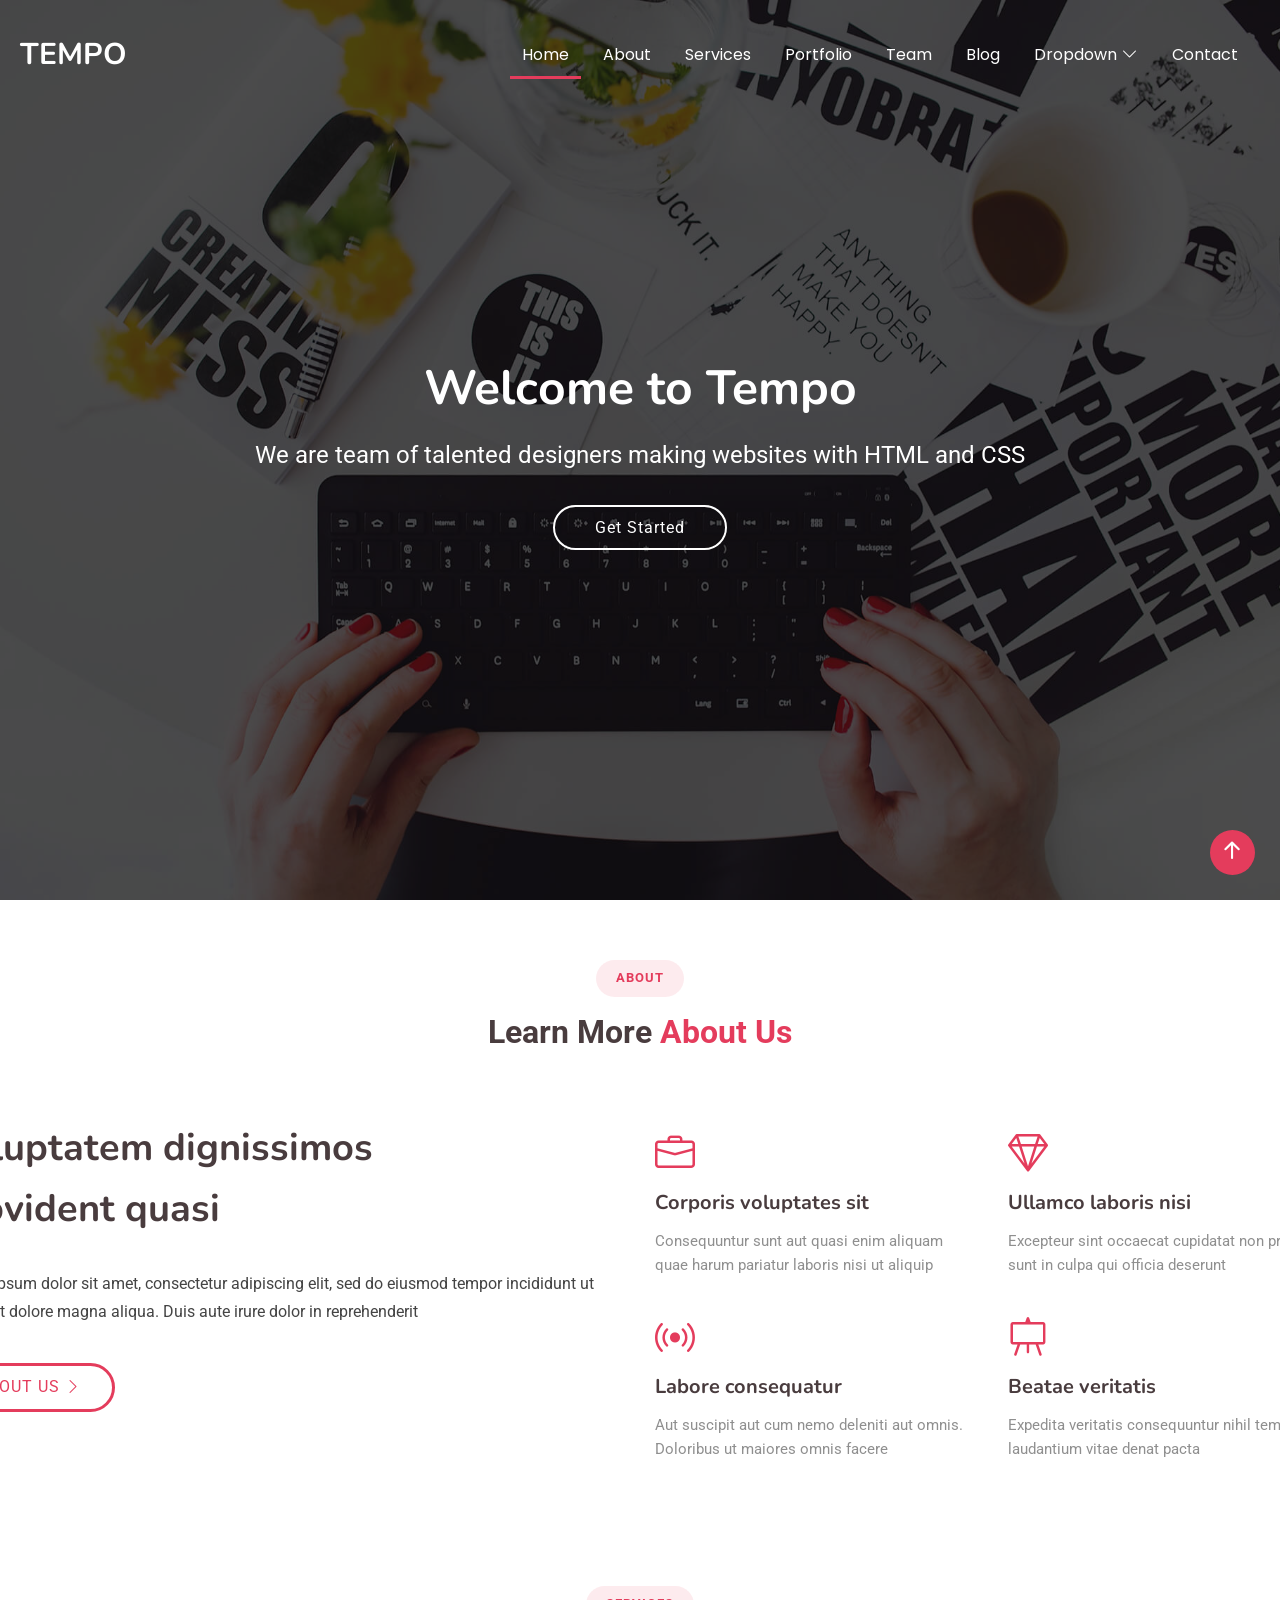
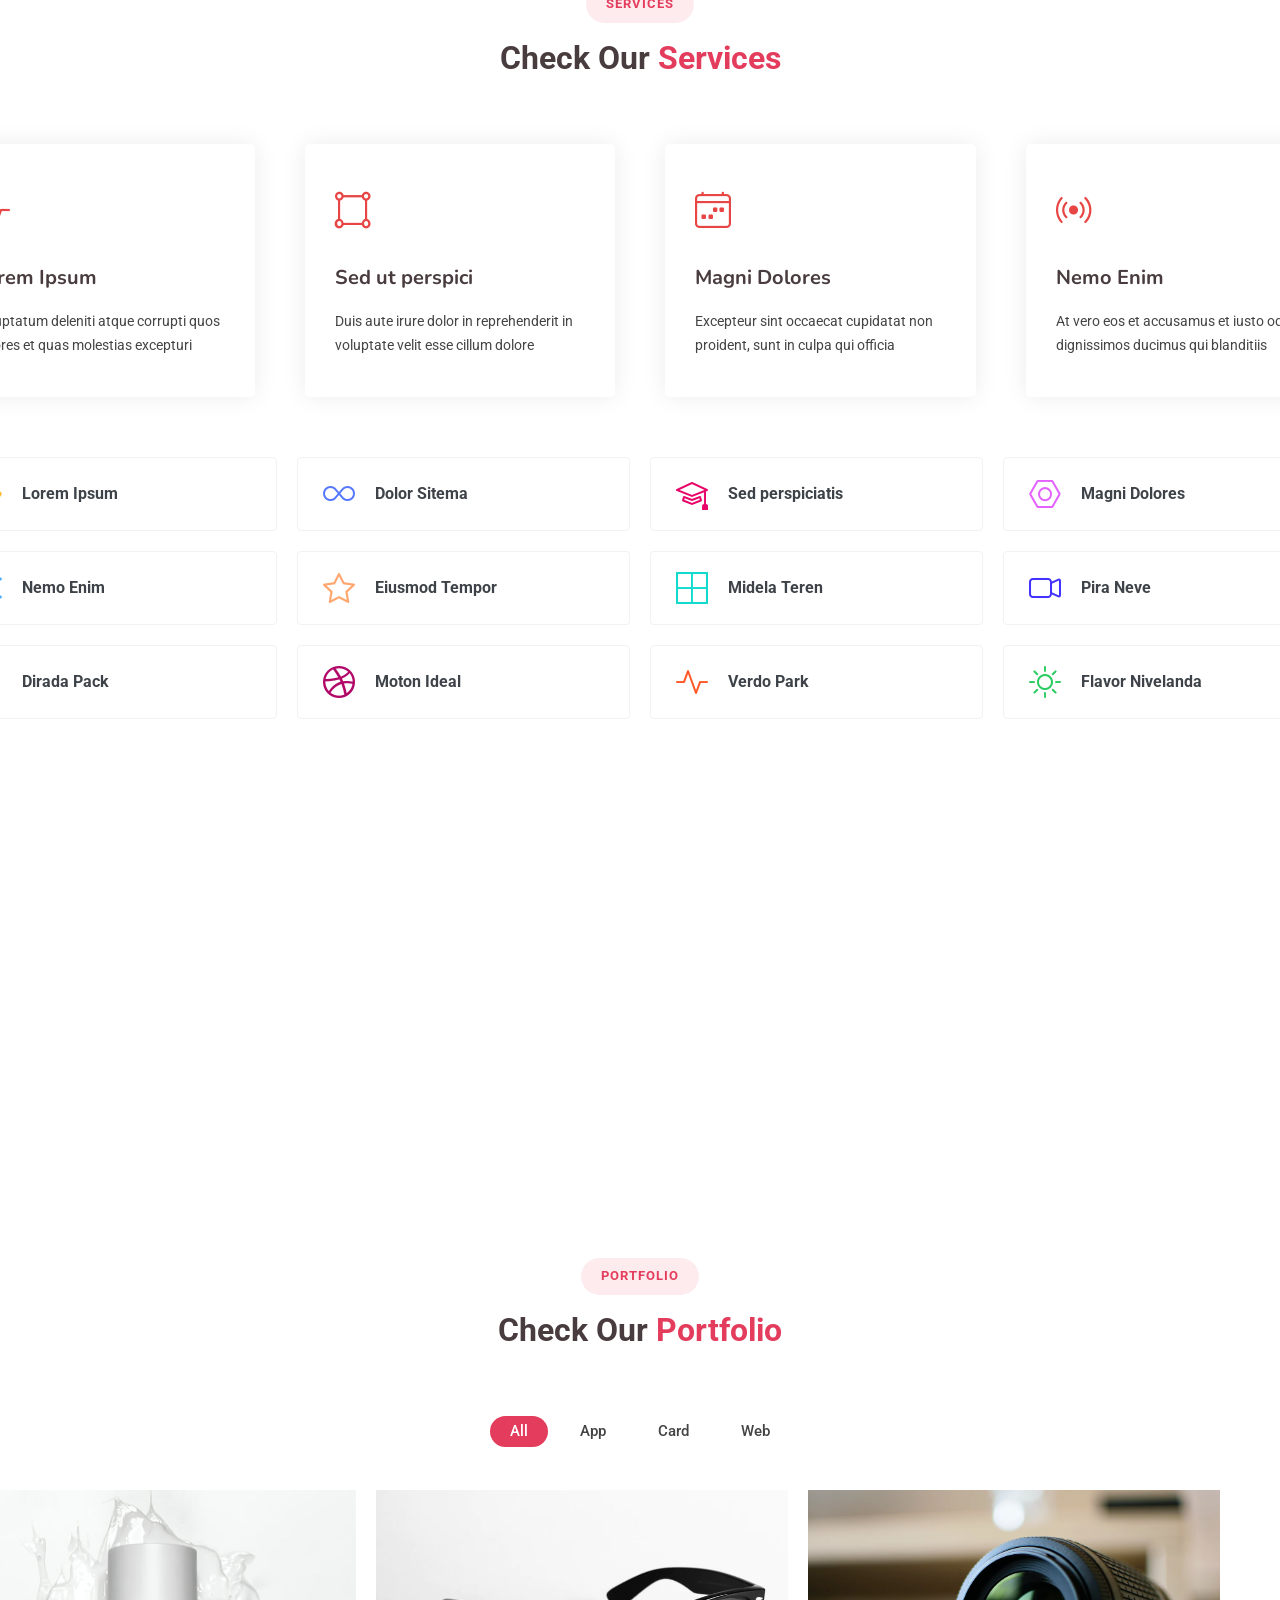
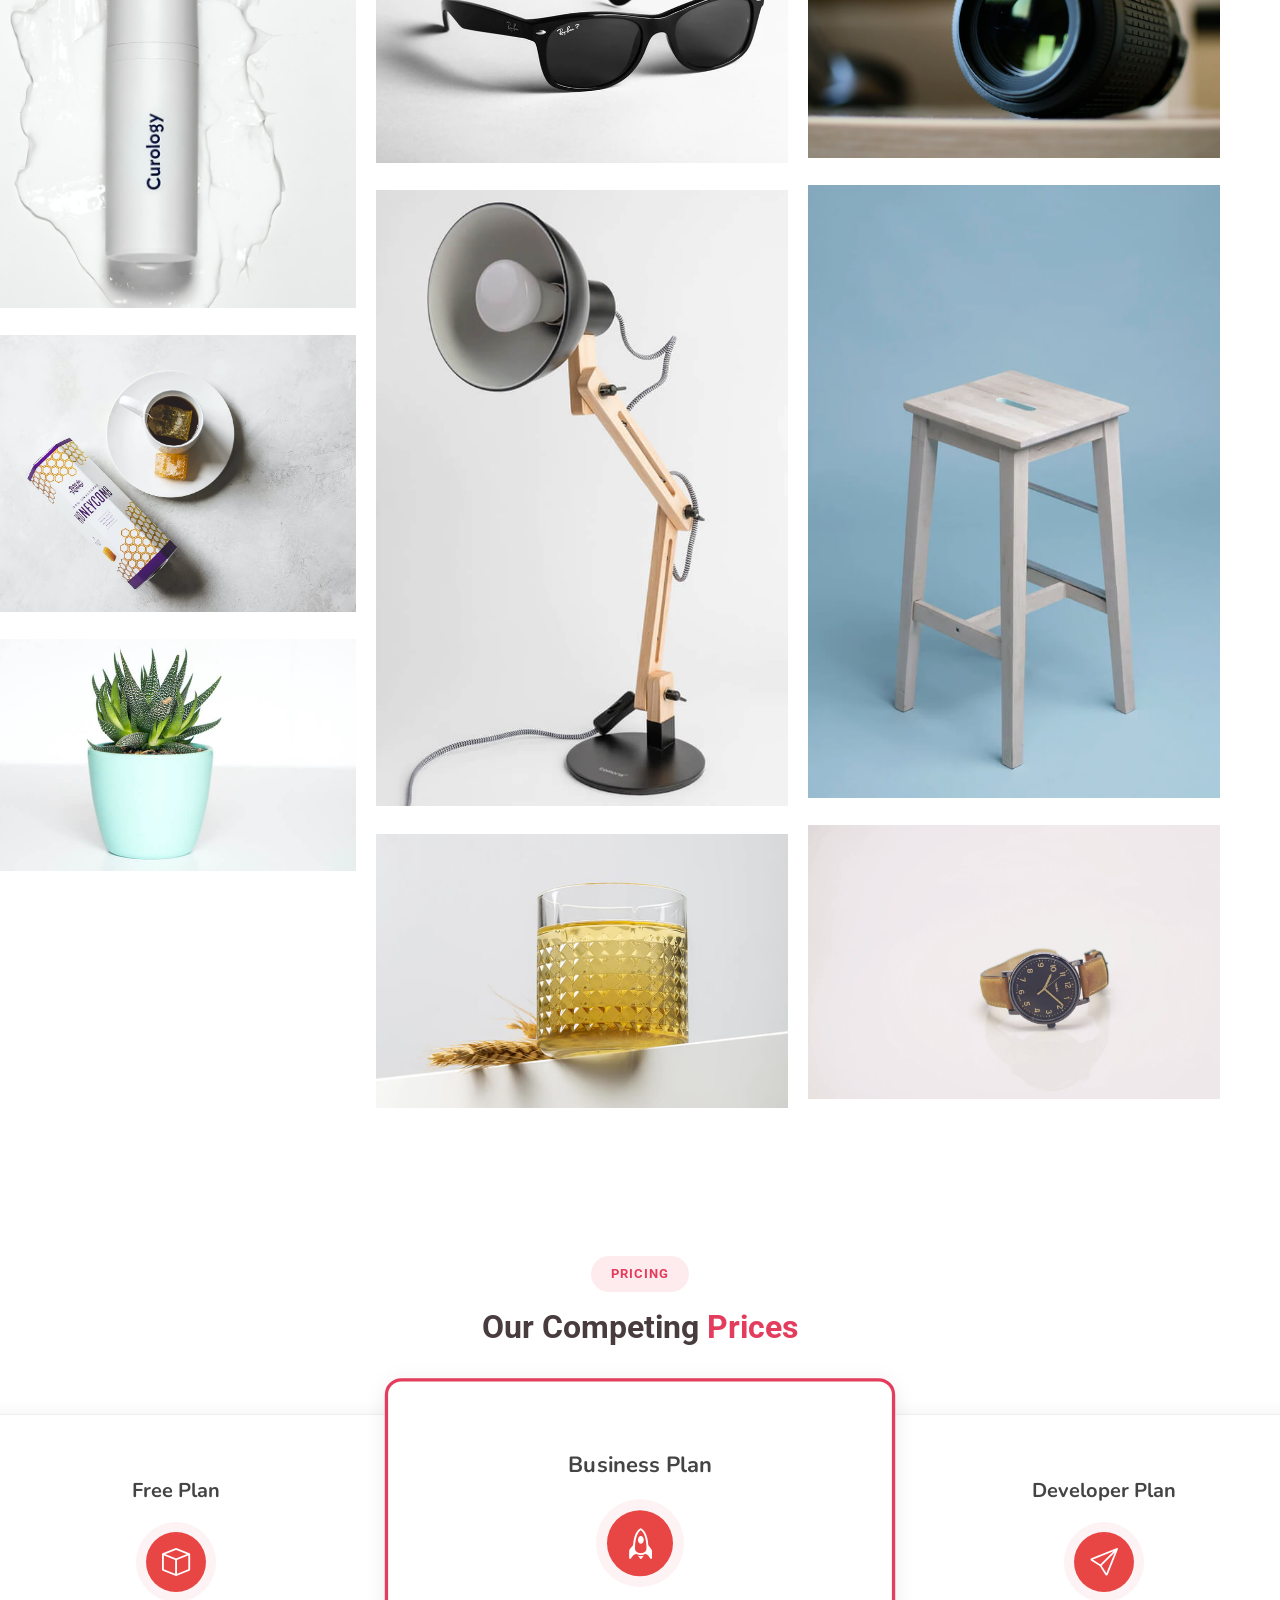
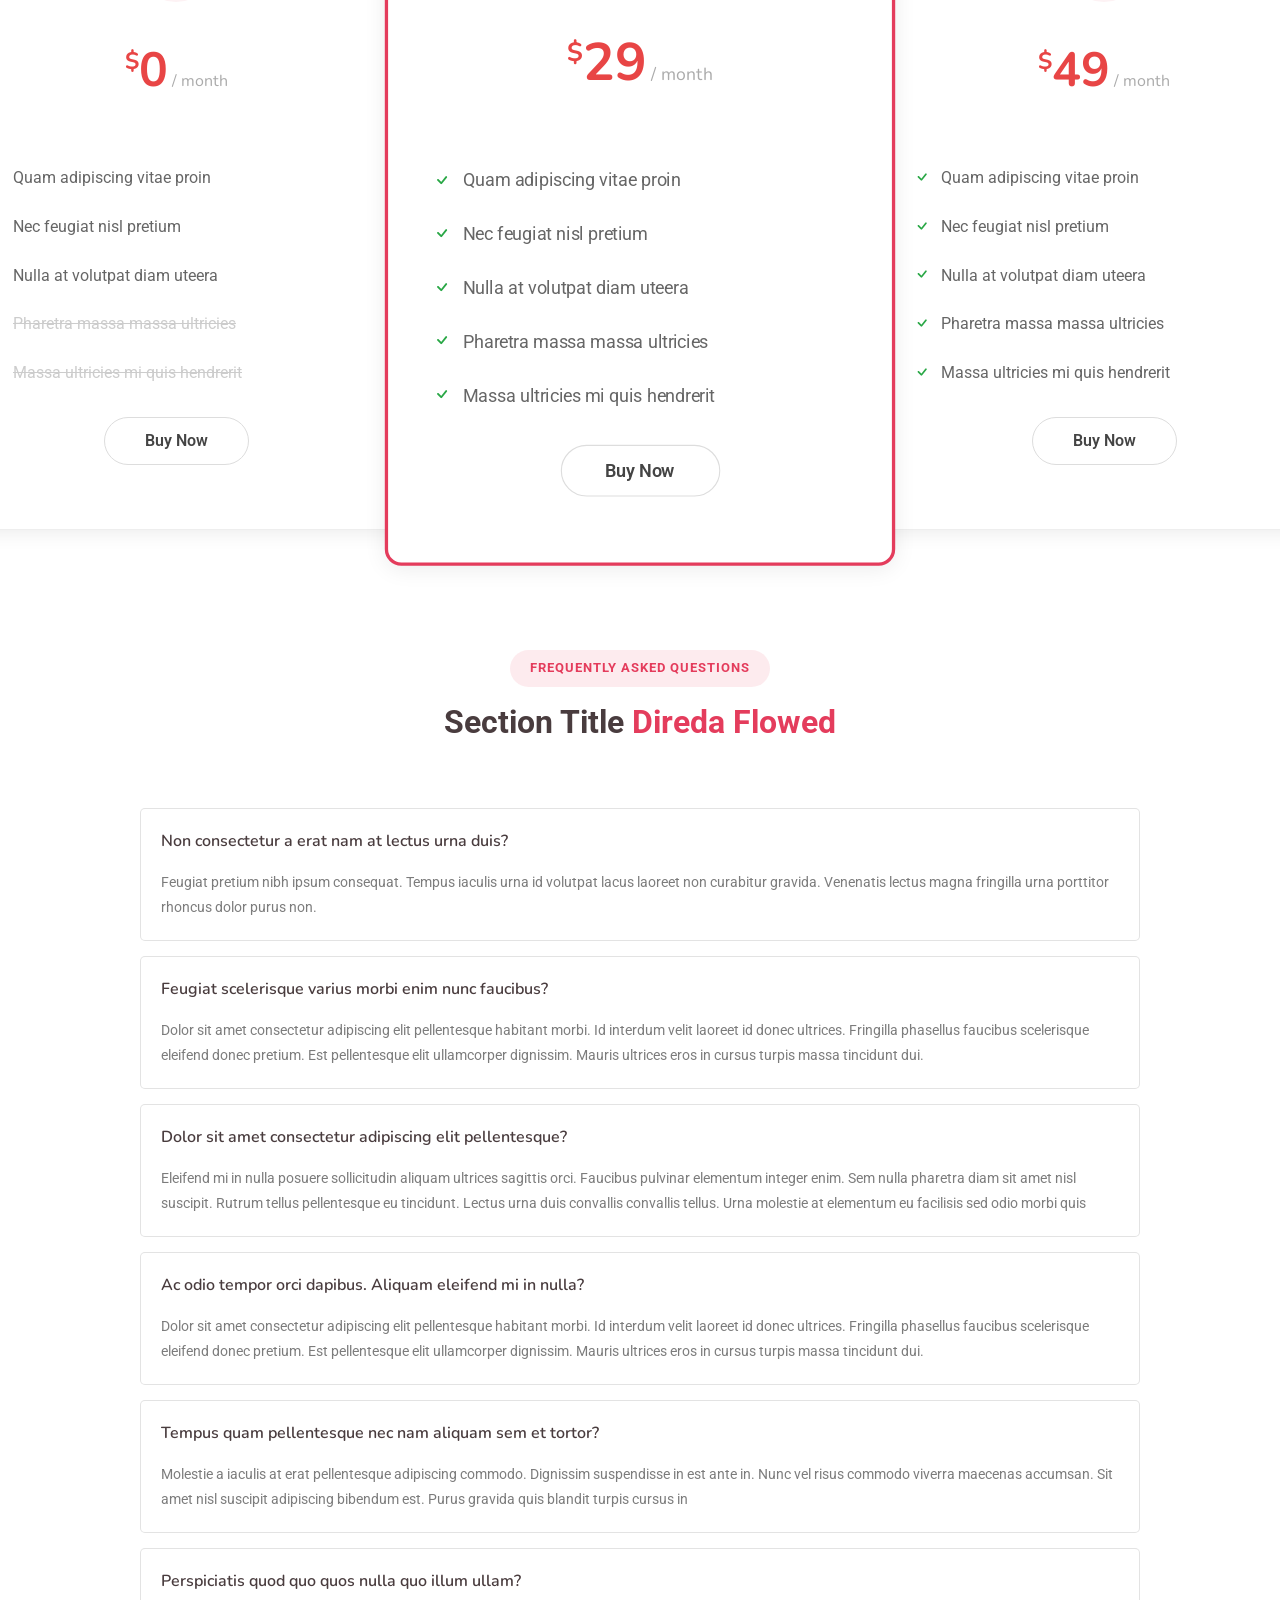
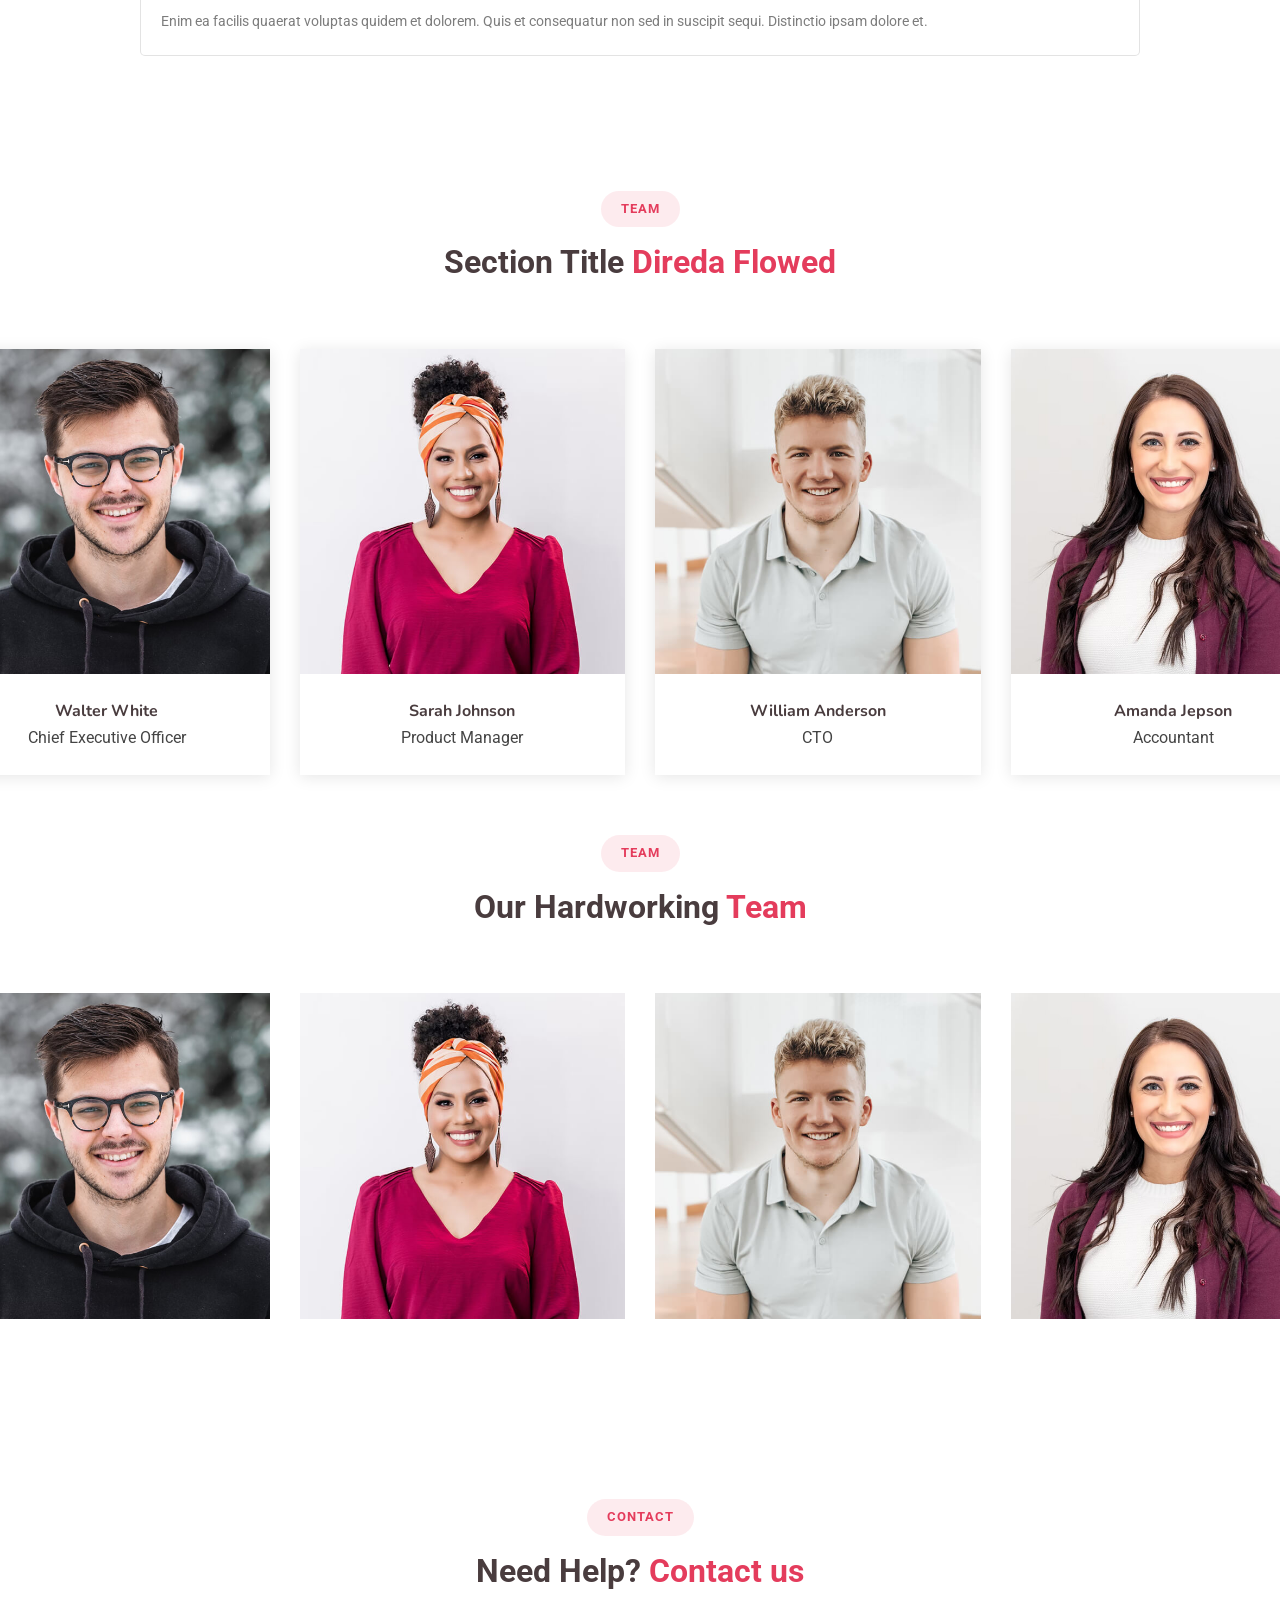
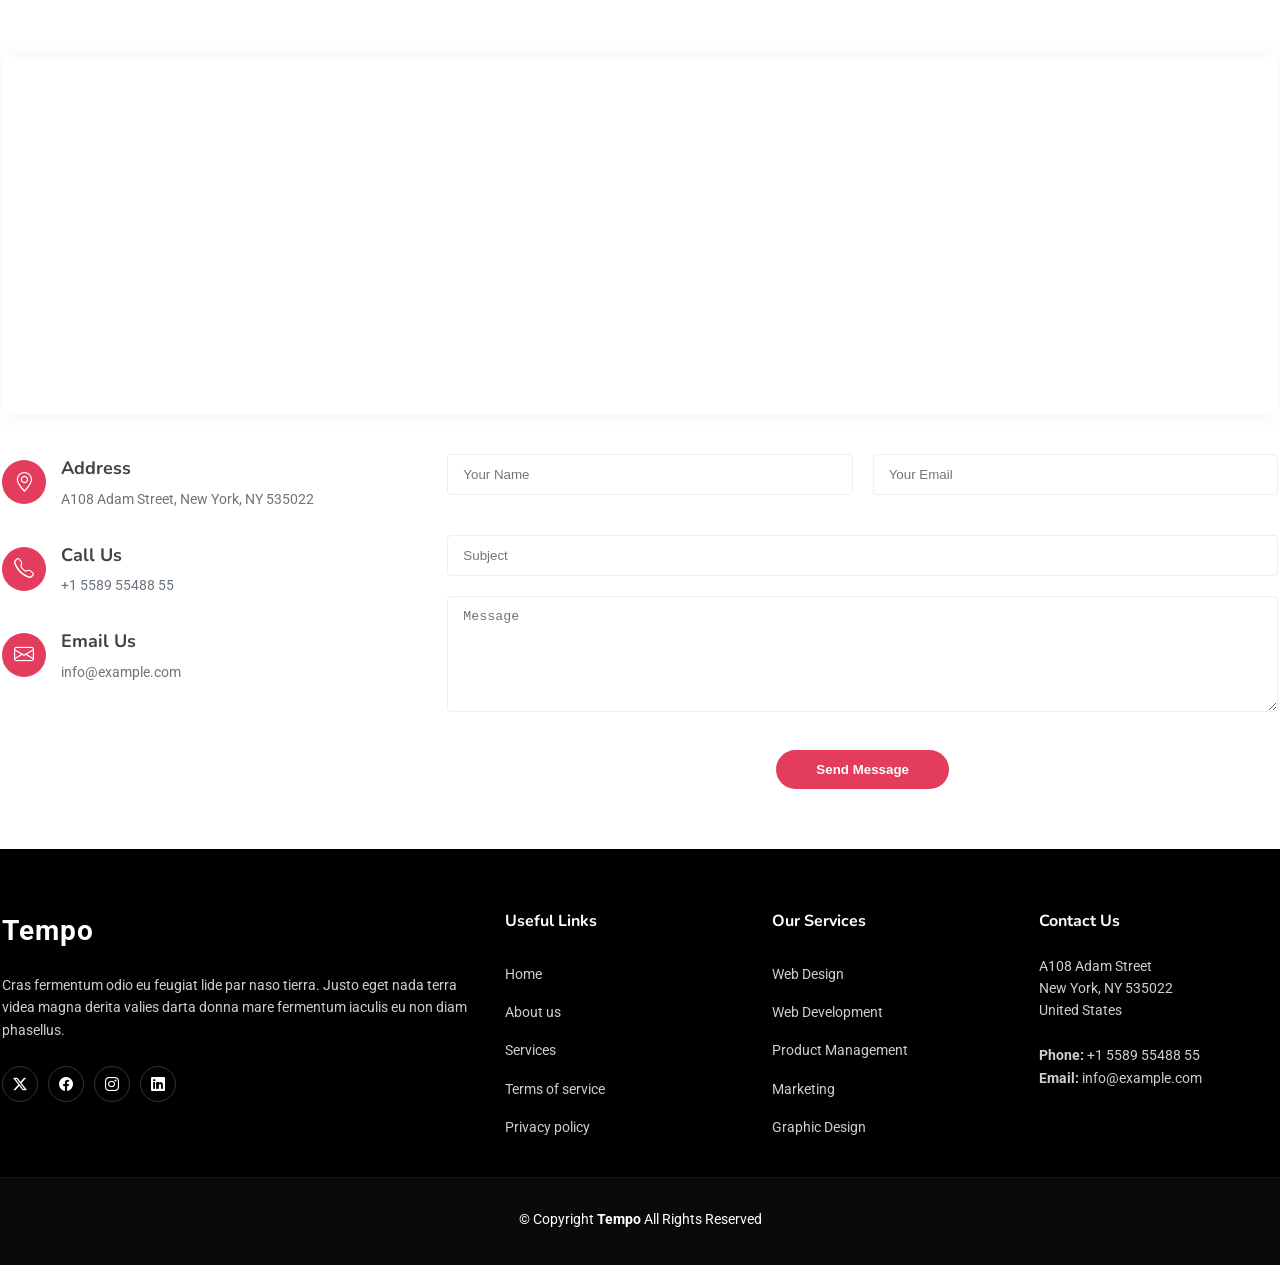
==== commit 32ea6d9b: "last edit in Task 3 and some of session 5" ====
--- a/sessions/session 5/Task 3/index.html
+++ b/sessions/session 5/Task 3/index.html
@@ -188,9 +188,7 @@
 
 
     <!-- Call To Action Section -->
-    <section id="call-to-action" class="call-to-action dark-background">
-      <img src="images/cta-bg.jpg" alt="Call to Action Background">
-      <div class="cta-overlay"></div>
+    <section id="call-to-action" class="call-to-action">
       <div class="container">
         <div class="cta-content">
           <h3>Call To Action</h3>
--- a/sessions/session 5/Task 3/css/styles.css
+++ b/sessions/session 5/Task 3/css/styles.css
@@ -735,66 +735,63 @@
 
 /* Call To Action Section */
 .call-to-action {
-    padding: 80px 0;
+    padding: 100px 0;
     position: relative;
+    background: linear-gradient(rgba(0, 0, 0, 0.6), rgba(0, 0, 0, 0.6)), url('../images/cta-bg.jpg') center center;
+    background-size: cover;
+    background-attachment: fixed;
     display: flex;
     align-items: center;
     justify-content: center;
 }
 
-.call-to-action img {
-    position: absolute;
-    width: 100%;
-    height: 100%;
-    object-fit: cover;
-}
-
-.cta-overlay {
-    position: absolute;
-    inset: 0;
-    background: rgba(0, 0, 0, 0.5);
-    z-index: 2;
-}
-
-.call-to-action .container {
+.cta-content {
+    text-align: center;
     position: relative;
     z-index: 3;
-}
-
-.cta-content {
-    text-align: center;
 }
 
 .cta-content h3 {
     font-size: 28px;
     font-weight: 700;
     color: white;
-    margin-bottom: 5px;
+    margin-bottom: 20px;
 }
 
 .cta-content p {
     color: white;
     font-size: 16px;
-    margin-bottom: 25px;
-    max-width: 1100px;
+    margin-bottom: 30px;
+    max-width: 800px;
     margin-left: auto;
     margin-right: auto;
-}
-
-@media (max-width: 768px) {
+    line-height: 1.6;
+}
+
+.btn-cta {
+    font-weight: 600;
+    font-size: 16px;
+    letter-spacing: 1px;
+    display: inline-block;
+    padding: 12px 40px;
+    border-radius: 50px;
+    transition: 0.5s;
+    margin: 10px;
+    border: 2px solid #fff;
+    color: #fff;
+    text-decoration: none;
+}
+
+.btn-cta:hover {
+    background: var(--accent-color);
+    border-color: var(--accent-color);
+}
+
+@media (max-width: 1024px) {
     .call-to-action {
-        padding: 50px 0;
-    }
-
-    .cta-content h3 {
-        font-size: 24px;
-    }
-
-    .cta-content p {
-        font-size: 14px;
-    }
-}
-
+        background-attachment: scroll;
+    }
+}
 
 /* # Portfolio Section */
 .portfolio-filters {
